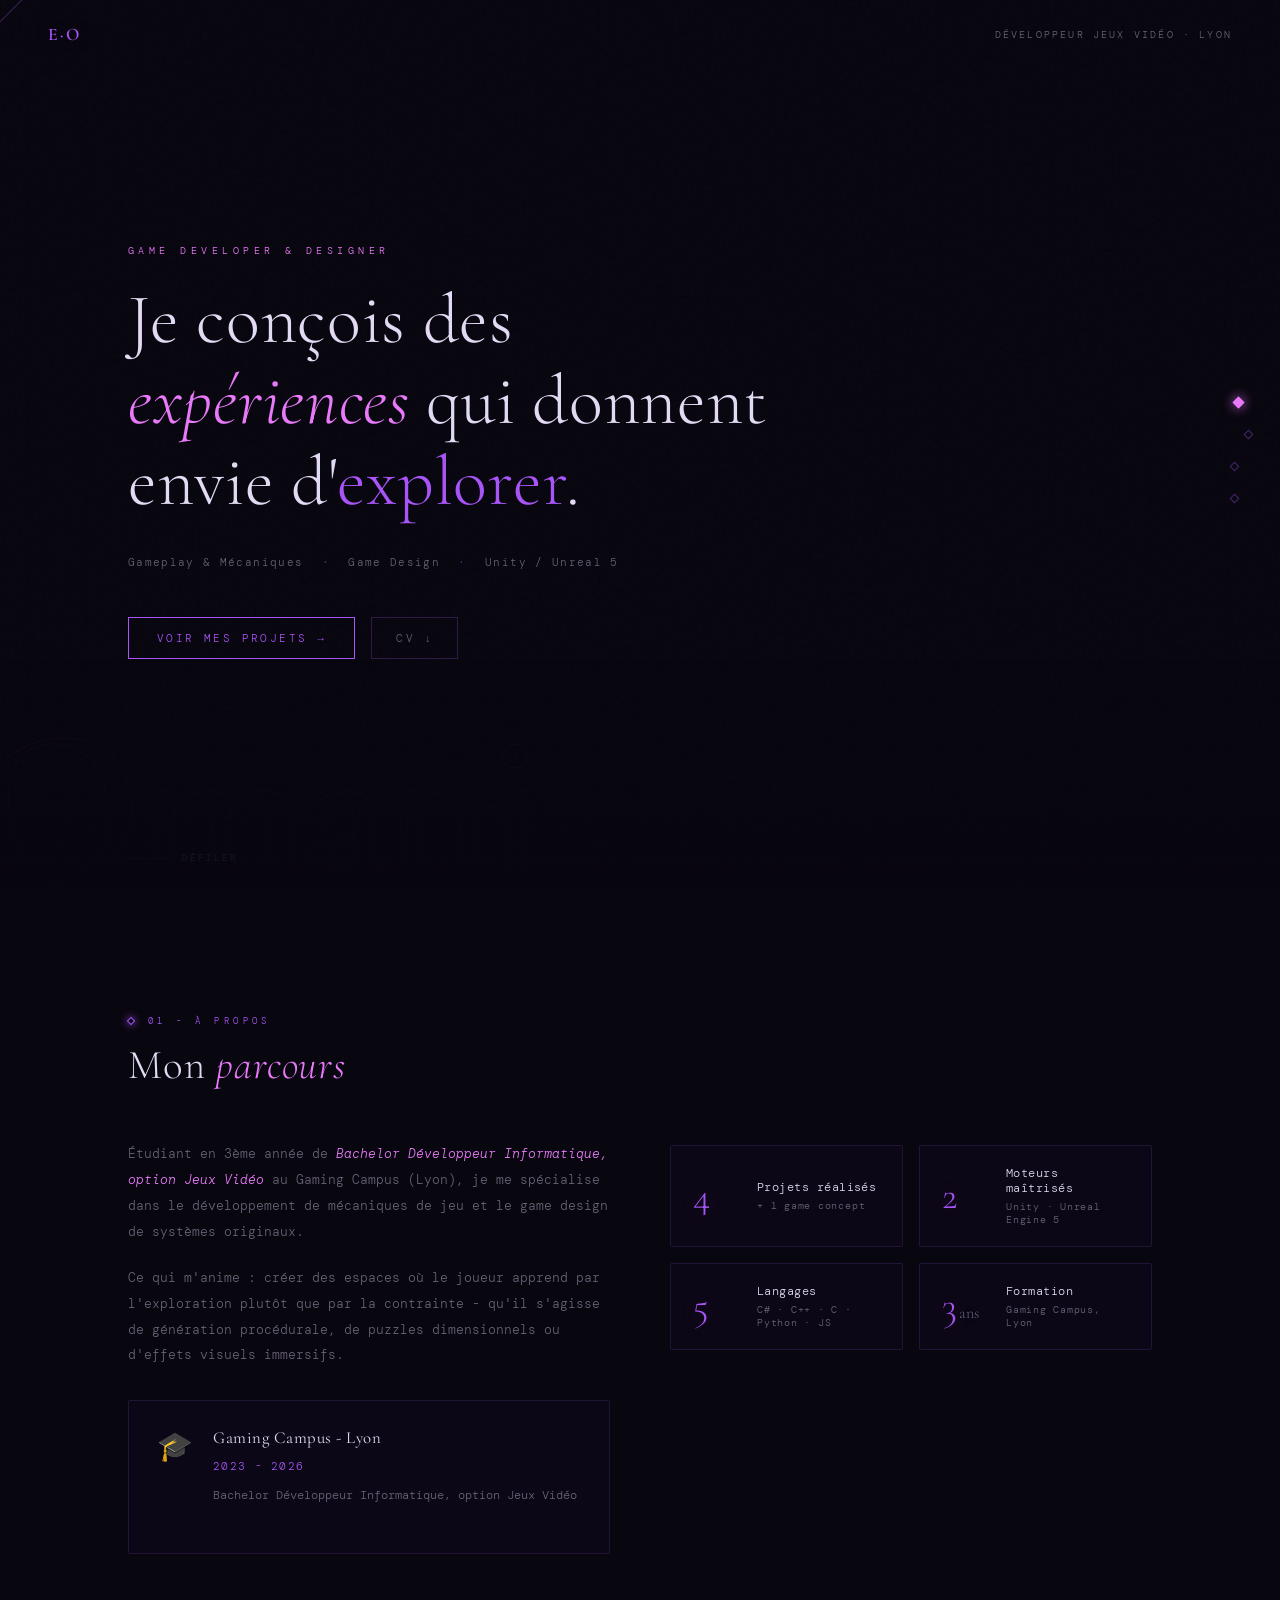
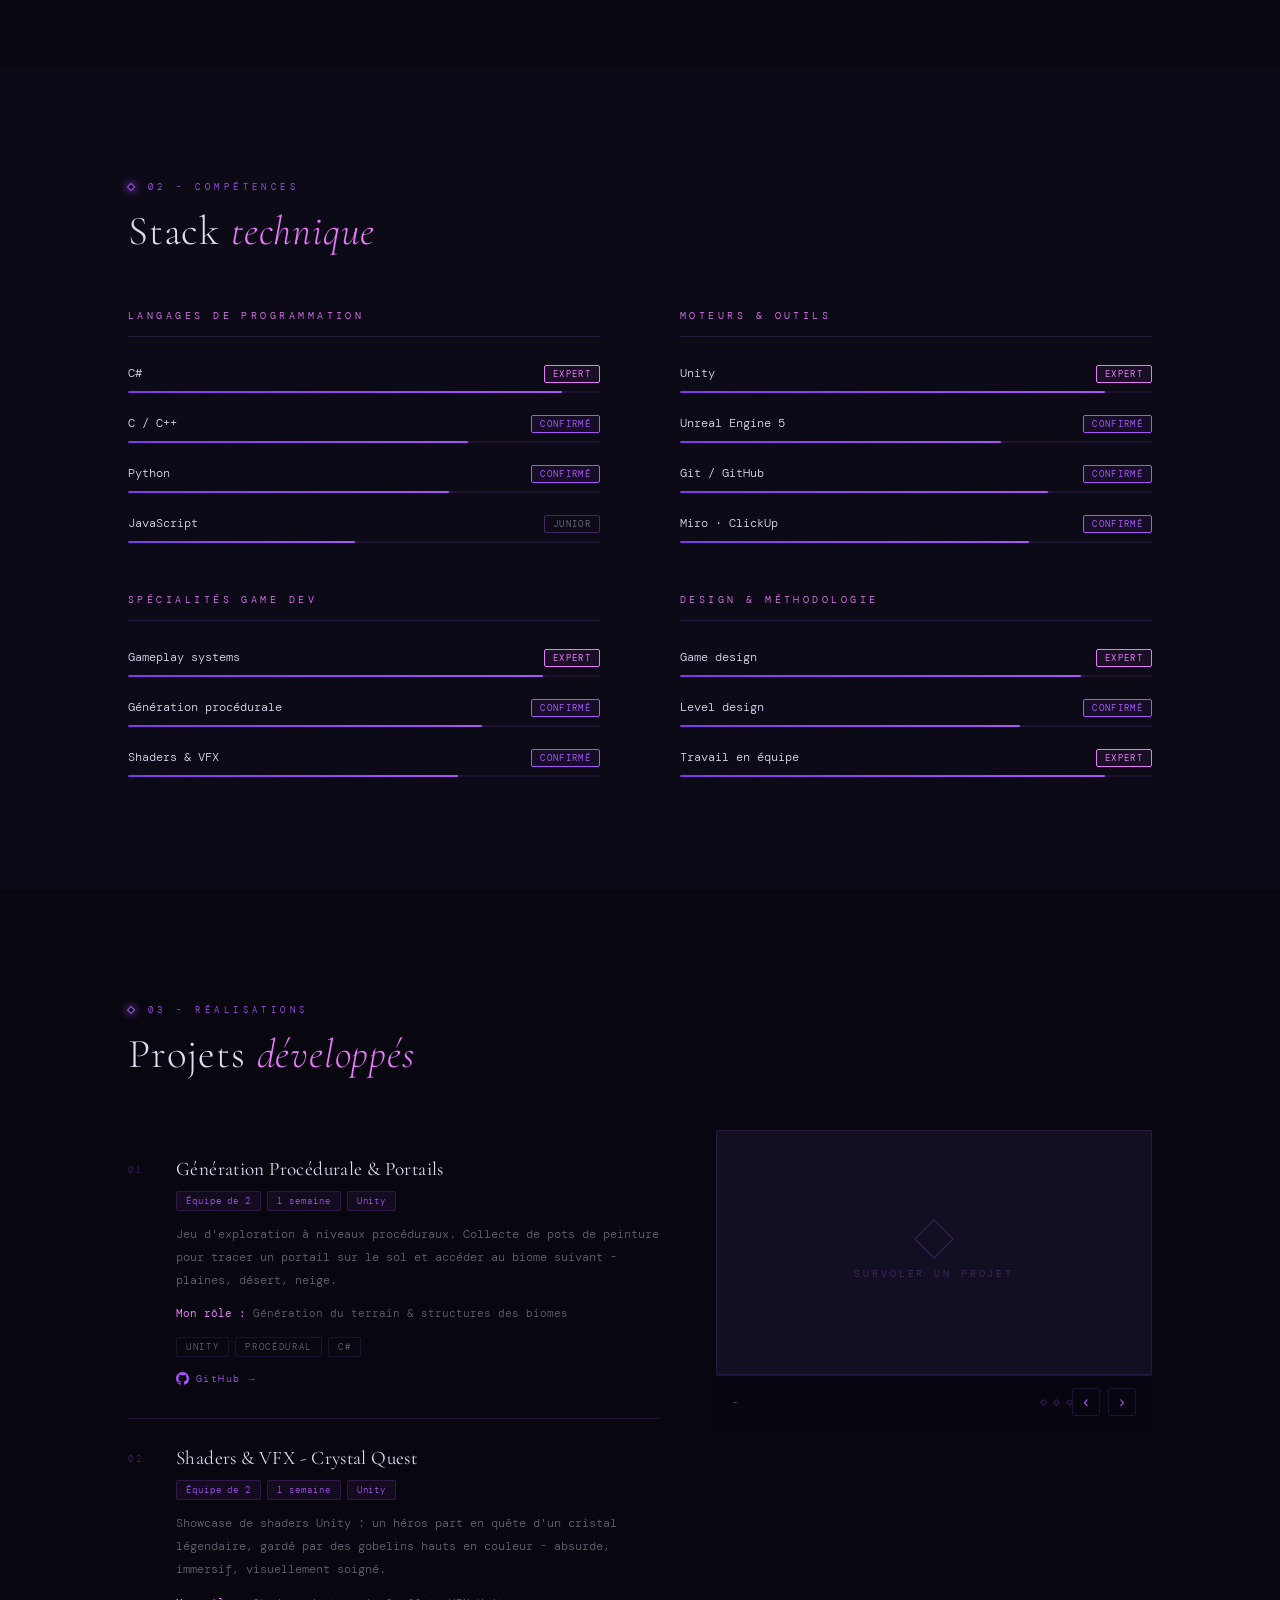
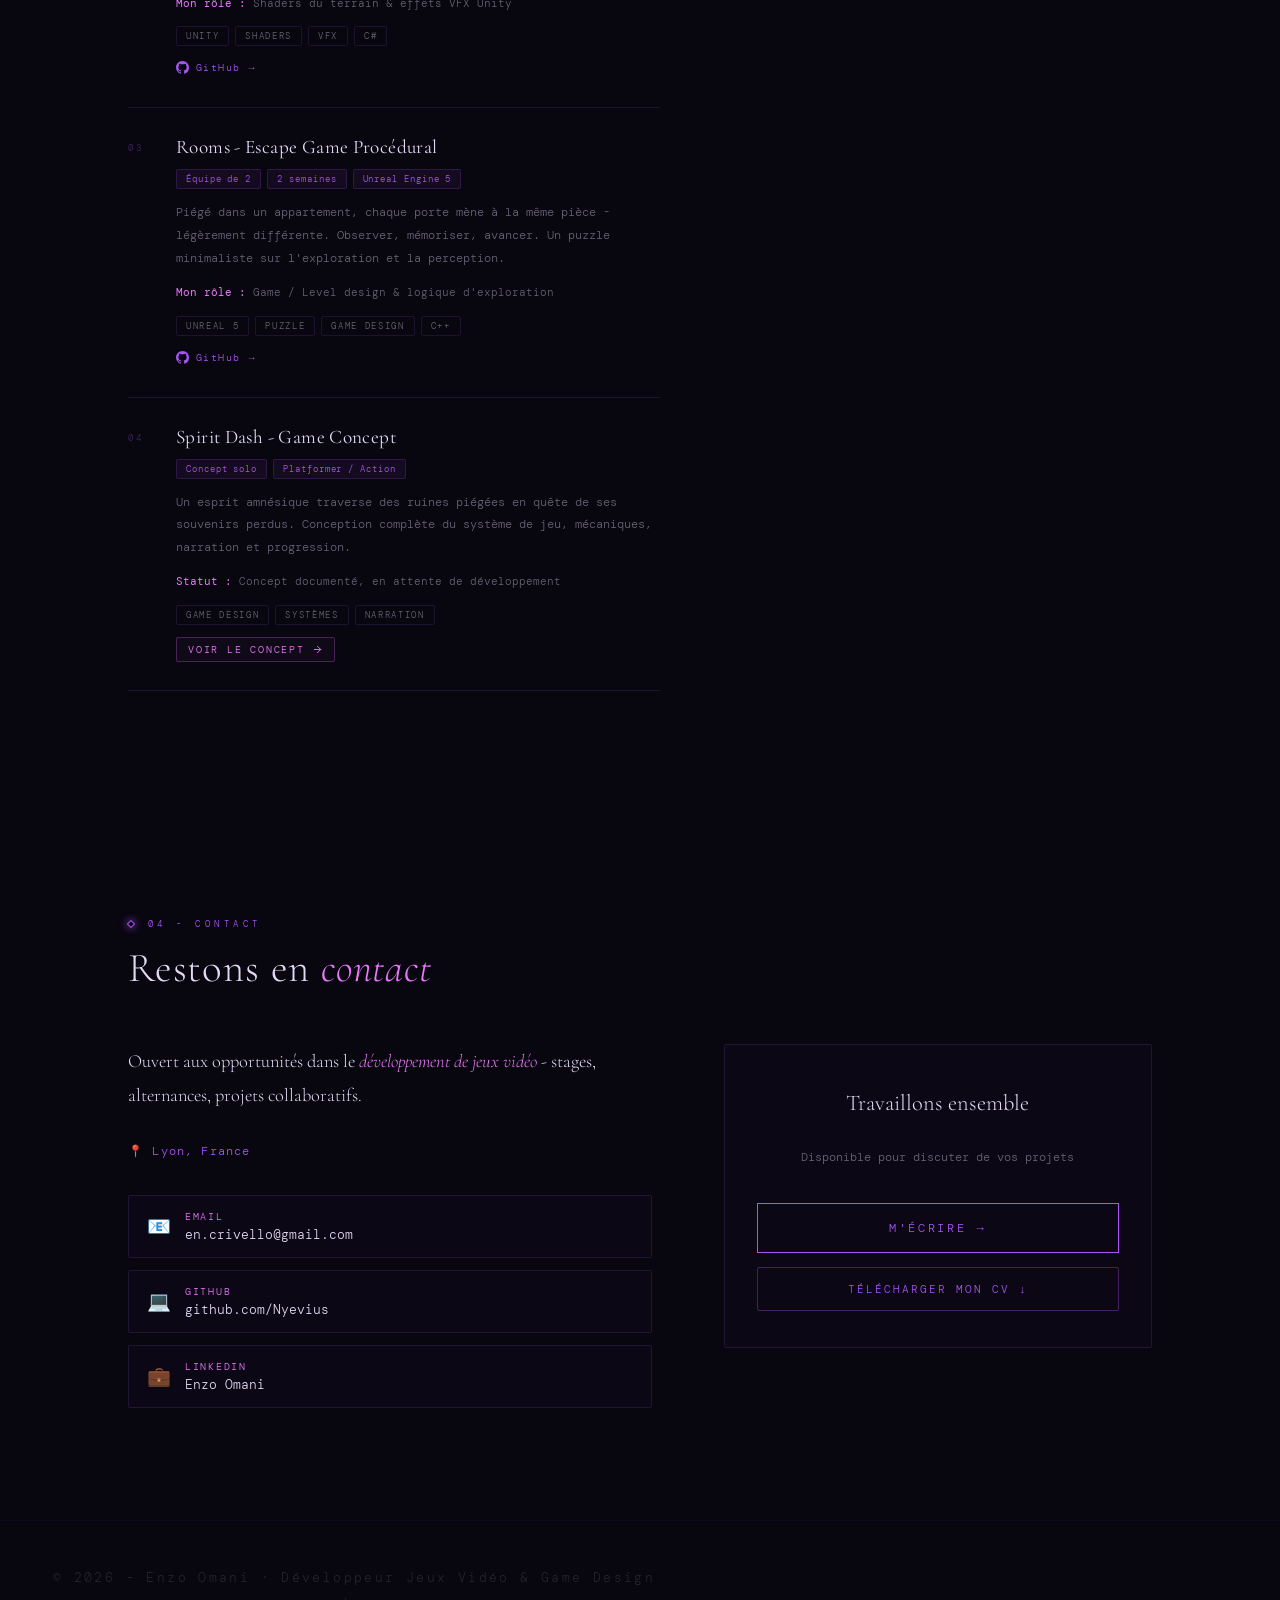
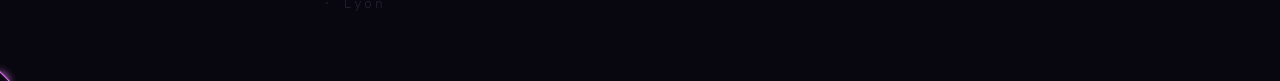
==== index.html @ eda39892 "[ADD] Portfolio V1.0 Index skeleton/style/script GCD skeleton/style Images import Resume import" ====
﻿<!DOCTYPE html>
<html lang="fr">
<head>
    <meta charset="UTF-8">
    <meta name="viewport" content="width=device-width, initial-scale=1.0">
    <title>Enzo Omani - Développeur Jeux Vidéo & Game Design</title>
    <link rel="preconnect" href="https://fonts.googleapis.com">
    <link rel="preconnect" href="https://fonts.gstatic.com" crossorigin>
    <link href="https://fonts.googleapis.com/css2?family=Cormorant+Garamond:ital,wght@0,300;0,400;0,600;1,300;1,400&family=DM+Mono:ital,wght@0,300;0,400;1,300&display=swap" rel="stylesheet">
    <link rel="stylesheet" href="style.css">
</head>
<body>
    <canvas id="hex-canvas"></canvas>

    <nav class="nav">
        <div class="nav-logo">E·O</div>
        <div class="nav-right">Développeur Jeux Vidéo · Lyon</div>
    </nav>

    <header class="hero">
        <div class="hero-watermark">Omani</div>
        <div class="hero-content">
            <p class="hero-eyebrow">Game Developer &amp; Designer</p>
            <h1>
                Je conçois des<br>
                <span class="highlight">expériences</span> qui donnent<br>
                envie d'<span class="highlight-teal">explorer</span>.
            </h1>
            <p class="hero-subtitle">
                Gameplay &amp; Mécaniques <span>·</span> Game Design <span>·</span> Unity / Unreal 5
            </p>
            <div class="hero-cta">
                <a href="#projects" class="btn-primary">Voir mes projets <span class="btn-arrow">→</span></a>
                <a href="CV_Enzo_OMANI.pdf" download class="btn-ghost">CV ↓</a>
            </div>
        </div>
        <div class="scroll-hint"><div class="scroll-line"></div>Défiler</div>
    </header>

    <!-- À propos -->
    <section id="about" class="section">
        <p class="section-label">01 - À propos</p>
        <h2>Mon <span class="accent">parcours</span></h2>
        <div class="about-grid">
            <div class="about-text">
                <p>Étudiant en 3ème année de <span class="highlight">Bachelor Développeur Informatique, option Jeux Vidéo</span> au Gaming Campus (Lyon), je me spécialise dans le développement de mécaniques de jeu et le game design de systèmes originaux.</p>
                <p>Ce qui m'anime : créer des espaces où le joueur apprend par l'exploration plutôt que par la contrainte - qu'il s'agisse de génération procédurale, de puzzles dimensionnels ou d'effets visuels immersifs.</p>
                <div class="formation-card">
                    <div class="formation-icon">🎓</div>
                    <div class="formation-content">
                        <h3>Gaming Campus - Lyon</h3>
                        <p class="formation-years">2023 - 2026</p>
                        <p class="formation-degree">Bachelor Développeur Informatique, option Jeux Vidéo</p>
                    </div>
                </div>
            </div>
            <div class="about-highlights">
                <div class="highlight-card">
                    <span class="highlight-num">4</span>
                    <div class="highlight-info">
                        <span class="highlight-label">Projets réalisés</span>
                        <span class="highlight-sub">+ 1 game concept</span>
                    </div>
                </div>
                <div class="highlight-card">
                    <span class="highlight-num">2</span>
                    <div class="highlight-info">
                        <span class="highlight-label">Moteurs maîtrisés</span>
                        <span class="highlight-sub">Unity · Unreal Engine 5</span>
                    </div>
                </div>
                <div class="highlight-card">
                    <span class="highlight-num">5</span>
                    <div class="highlight-info">
                        <span class="highlight-label">Langages</span>
                        <span class="highlight-sub">C# · C++ · C · Python · JS</span>
                    </div>
                </div>
                <div class="highlight-card">
                    <span class="highlight-num">3<span class="highlight-num-unit">ans</span></span>
                    <div class="highlight-info">
                        <span class="highlight-label">Formation</span>
                        <span class="highlight-sub">Gaming Campus, Lyon</span>
                    </div>
                </div>
            </div>
        </div>
    </section>

    <!-- Compétences -->
    <section id="skills" class="section dark-section">
        <p class="section-label">02 - Compétences</p>
        <h2>Stack <span class="accent">technique</span></h2>
        <div class="skills-columns">
            <div>
                <p class="skill-group-title">Langages de programmation</p>
                <div class="skill-bars">
                    <div class="skill-row"><div class="skill-row-header"><span class="skill-row-name">C#</span><span class="skill-row-tag expert">Expert</span></div><div class="skill-bar-track"><div class="skill-bar-fill" style="width:92%"></div></div></div>
                    <div class="skill-row"><div class="skill-row-header"><span class="skill-row-name">C / C++</span><span class="skill-row-tag confirmed">Confirmé</span></div><div class="skill-bar-track"><div class="skill-bar-fill" style="width:72%"></div></div></div>
                    <div class="skill-row"><div class="skill-row-header"><span class="skill-row-name">Python</span><span class="skill-row-tag confirmed">Confirmé</span></div><div class="skill-bar-track"><div class="skill-bar-fill" style="width:68%"></div></div></div>
                    <div class="skill-row"><div class="skill-row-header"><span class="skill-row-name">JavaScript</span><span class="skill-row-tag junior">Junior</span></div><div class="skill-bar-track"><div class="skill-bar-fill" style="width:48%"></div></div></div>
                </div>
            </div>
            <div>
                <p class="skill-group-title">Moteurs &amp; outils</p>
                <div class="skill-bars">
                    <div class="skill-row"><div class="skill-row-header"><span class="skill-row-name">Unity</span><span class="skill-row-tag expert">Expert</span></div><div class="skill-bar-track"><div class="skill-bar-fill" style="width:90%"></div></div></div>
                    <div class="skill-row"><div class="skill-row-header"><span class="skill-row-name">Unreal Engine 5</span><span class="skill-row-tag confirmed">Confirmé</span></div><div class="skill-bar-track"><div class="skill-bar-fill" style="width:68%"></div></div></div>
                    <div class="skill-row"><div class="skill-row-header"><span class="skill-row-name">Git / GitHub</span><span class="skill-row-tag confirmed">Confirmé</span></div><div class="skill-bar-track"><div class="skill-bar-fill" style="width:78%"></div></div></div>
                    <div class="skill-row"><div class="skill-row-header"><span class="skill-row-name">Miro · ClickUp</span><span class="skill-row-tag confirmed">Confirmé</span></div><div class="skill-bar-track"><div class="skill-bar-fill" style="width:74%"></div></div></div>
                </div>
            </div>
            <div>
                <p class="skill-group-title">Spécialités game dev</p>
                <div class="skill-bars">
                    <div class="skill-row"><div class="skill-row-header"><span class="skill-row-name">Gameplay systems</span><span class="skill-row-tag expert">Expert</span></div><div class="skill-bar-track"><div class="skill-bar-fill" style="width:88%"></div></div></div>
                    <div class="skill-row"><div class="skill-row-header"><span class="skill-row-name">Génération procédurale</span><span class="skill-row-tag confirmed">Confirmé</span></div><div class="skill-bar-track"><div class="skill-bar-fill" style="width:75%"></div></div></div>
                    <div class="skill-row"><div class="skill-row-header"><span class="skill-row-name">Shaders &amp; VFX</span><span class="skill-row-tag confirmed">Confirmé</span></div><div class="skill-bar-track"><div class="skill-bar-fill" style="width:70%"></div></div></div>
                </div>
            </div>
            <div>
                <p class="skill-group-title">Design &amp; méthodologie</p>
                <div class="skill-bars">
                    <div class="skill-row"><div class="skill-row-header"><span class="skill-row-name">Game design</span><span class="skill-row-tag expert">Expert</span></div><div class="skill-bar-track"><div class="skill-bar-fill" style="width:85%"></div></div></div>
                    <div class="skill-row"><div class="skill-row-header"><span class="skill-row-name">Level design</span><span class="skill-row-tag confirmed">Confirmé</span></div><div class="skill-bar-track"><div class="skill-bar-fill" style="width:72%"></div></div></div>
                    <div class="skill-row"><div class="skill-row-header"><span class="skill-row-name">Travail en équipe</span><span class="skill-row-tag expert">Expert</span></div><div class="skill-bar-track"><div class="skill-bar-fill" style="width:90%"></div></div></div>
                </div>
            </div>
        </div>
    </section>

    <!-- Projets -->
    <section id="projects" class="section">
        <p class="section-label">03 - Réalisations</p>
        <h2>Projets <span class="accent">développés</span></h2>
        <div class="projects-layout">

            <!-- Liste gauche -->
            <div class="projects-list-panel">

                <div class="project-row" data-project="0">
                    <span class="row-num">01</span>
                    <div class="row-body">
                        <h3 class="row-title">Génération Procédurale &amp; Portails</h3>
                        <div class="row-meta">
                            <span class="meta-badge">Équipe de 2</span>
                            <span class="meta-badge">1 semaine</span>
                            <span class="meta-badge">Unity</span>
                        </div>
                        <p class="row-desc">Jeu d'exploration à niveaux procéduraux. Collecte de pots de peinture pour tracer un portail sur le sol et accéder au biome suivant - plaines, désert, neige.</p>
                        <p class="row-role"><strong>Mon rôle :</strong> Génération du terrain &amp; structures des biomes</p>
                        <div class="row-tags"><span class="tag">Unity</span><span class="tag">Procédural</span><span class="tag">C#</span></div>
                        <a href="https://github.com/Nyevius/Portal-Procedural" target="_blank" rel="noopener" class="row-link">
                            <svg width="13" height="13" viewBox="0 0 24 24" fill="currentColor"><path d="M12 0C5.37 0 0 5.37 0 12c0 5.31 3.435 9.795 8.205 11.385.6.105.825-.255.825-.57 0-.285-.015-1.23-.015-2.235-3.015.555-3.795-.735-4.035-1.41-.135-.345-.72-1.41-1.23-1.695-.42-.225-1.02-.78-.015-.795.945-.015 1.62.87 1.845 1.23 1.08 1.815 2.805 1.305 3.495.99.105-.78.42-1.305.765-1.605-2.67-.3-5.46-1.335-5.46-5.925 0-1.305.465-2.385 1.23-3.225-.12-.3-.54-1.53.12-3.18 0 0 1.005-.315 3.3 1.23.96-.27 1.98-.405 3-.405s2.04.135 3 .405c2.295-1.56 3.3-1.23 3.3-1.23.66 1.65.24 2.88.12 3.18.765.84 1.23 1.905 1.23 3.225 0 4.605-2.805 5.625-5.475 5.925.435.375.81 1.095.81 2.22 0 1.605-.015 2.895-.015 3.3 0 .315.225.69.825.57A12.02 12.02 0 0 0 24 12c0-6.63-5.37-12-12-12z"/></svg>
                            GitHub →
                        </a>
                    </div>
                </div>

                <div class="project-row" data-project="1">
                    <span class="row-num">02</span>
                    <div class="row-body">
                        <h3 class="row-title">Shaders &amp; VFX - Crystal Quest</h3>
                        <div class="row-meta">
                            <span class="meta-badge">Équipe de 2</span>
                            <span class="meta-badge">1 semaine</span>
                            <span class="meta-badge">Unity</span>
                        </div>
                        <p class="row-desc">Showcase de shaders Unity : un héros part en quête d'un cristal légendaire, gardé par des gobelins hauts en couleur - absurde, immersif, visuellement soigné.</p>
                        <p class="row-role"><strong>Mon rôle :</strong> Shaders du terrain &amp; effets VFX Unity</p>
                        <div class="row-tags"><span class="tag">Unity</span><span class="tag">Shaders</span><span class="tag">VFX</span><span class="tag">C#</span></div>
                        <a href="https://github.com/Nyevius/Shaders-VFX" target="_blank" rel="noopener" class="row-link">
                            <svg width="13" height="13" viewBox="0 0 24 24" fill="currentColor"><path d="M12 0C5.37 0 0 5.37 0 12c0 5.31 3.435 9.795 8.205 11.385.6.105.825-.255.825-.57 0-.285-.015-1.23-.015-2.235-3.015.555-3.795-.735-4.035-1.41-.135-.345-.72-1.41-1.23-1.695-.42-.225-1.02-.78-.015-.795.945-.015 1.62.87 1.845 1.23 1.08 1.815 2.805 1.305 3.495.99.105-.78.42-1.305.765-1.605-2.67-.3-5.46-1.335-5.46-5.925 0-1.305.465-2.385 1.23-3.225-.12-.3-.54-1.53.12-3.18 0 0 1.005-.315 3.3 1.23.96-.27 1.98-.405 3-.405s2.04.135 3 .405c2.295-1.56 3.3-1.23 3.3-1.23.66 1.65.24 2.88.12 3.18.765.84 1.23 1.905 1.23 3.225 0 4.605-2.805 5.625-5.475 5.925.435.375.81 1.095.81 2.22 0 1.605-.015 2.895-.015 3.3 0 .315.225.69.825.57A12.02 12.02 0 0 0 24 12c0-6.63-5.37-12-12-12z"/></svg>
                            GitHub →
                        </a>
                    </div>
                </div>

                <div class="project-row" data-project="2">
                    <span class="row-num">03</span>
                    <div class="row-body">
                        <h3 class="row-title">Rooms - Escape Game Procédural</h3>
                        <div class="row-meta">
                            <span class="meta-badge">Équipe de 2</span>
                            <span class="meta-badge">2 semaines</span>
                            <span class="meta-badge">Unreal Engine 5</span>
                        </div>
                        <p class="row-desc">Piégé dans un appartement, chaque porte mène à la même pièce - légèrement différente. Observer, mémoriser, avancer. Un puzzle minimaliste sur l'exploration et la perception.</p>
                        <p class="row-role"><strong>Mon rôle :</strong> Game / Level design &amp; logique d'exploration</p>
                        <div class="row-tags"><span class="tag">Unreal 5</span><span class="tag">Puzzle</span><span class="tag">Game Design</span><span class="tag">C++</span></div>
                        <a href="https://github.com/Nyevius/Rooms-Puzzle-Game-" target="_blank" rel="noopener" class="row-link">
                            <svg width="13" height="13" viewBox="0 0 24 24" fill="currentColor"><path d="M12 0C5.37 0 0 5.37 0 12c0 5.31 3.435 9.795 8.205 11.385.6.105.825-.255.825-.57 0-.285-.015-1.23-.015-2.235-3.015.555-3.795-.735-4.035-1.41-.135-.345-.72-1.41-1.23-1.695-.42-.225-1.02-.78-.015-.795.945-.015 1.62.87 1.845 1.23 1.08 1.815 2.805 1.305 3.495.99.105-.78.42-1.305.765-1.605-2.67-.3-5.46-1.335-5.46-5.925 0-1.305.465-2.385 1.23-3.225-.12-.3-.54-1.53.12-3.18 0 0 1.005-.315 3.3 1.23.96-.27 1.98-.405 3-.405s2.04.135 3 .405c2.295-1.56 3.3-1.23 3.3-1.23.66 1.65.24 2.88.12 3.18.765.84 1.23 1.905 1.23 3.225 0 4.605-2.805 5.625-5.475 5.925.435.375.81 1.095.81 2.22 0 1.605-.015 2.895-.015 3.3 0 .315.225.69.825.57A12.02 12.02 0 0 0 24 12c0-6.63-5.37-12-12-12z"/></svg>
                            GitHub →
                        </a>
                    </div>
                </div>

                <div class="project-row" data-project="3">
                    <span class="row-num">04</span>
                    <div class="row-body">
                        <h3 class="row-title">Spirit Dash - Game Concept</h3>
                        <div class="row-meta">
                            <span class="meta-badge">Concept solo</span>
                            <span class="meta-badge">Platformer / Action</span>
                        </div>
                        <p class="row-desc">Un esprit amnésique traverse des ruines piégées en quête de ses souvenirs perdus. Conception complète du système de jeu, mécaniques, narration et progression.</p>
                        <p class="row-role"><strong>Statut :</strong> Concept documenté, en attente de développement</p>
                        <div class="row-tags"><span class="tag">Game Design</span><span class="tag">Systèmes</span><span class="tag">Narration</span></div>
                        <a href="spirit-dash.html" class="row-concept-btn">
                            Voir le concept
                            <svg xmlns="http://www.w3.org/2000/svg" width="11" height="11" viewBox="0 0 24 24" fill="none" stroke="currentColor" stroke-width="2" stroke-linecap="round" stroke-linejoin="round"><line x1="5" y1="12" x2="19" y2="12"/><polyline points="12 5 19 12 12 19"/></svg>
                        </a>
                    </div>
                </div>

            </div>

            <!-- Preview panel droite -->
            <div class="projects-preview-panel">
                <div class="preview-frame" id="preview-frame">
                    <!-- Placeholder -->
                    <div class="preview-placeholder" id="preview-placeholder">
                        <div class="placeholder-diamond"></div>
                        <span class="placeholder-text">Survoler un projet</span>
                    </div>

                    <!-- Slides projet 0 -->
                    <div class="preview-slide" data-project="0" data-img="0">
                        <img src="images/GenProcStart.png" alt="A procedurally generated grassy plain with gentle hills under a clear sky. The environment is calm and open, suggesting exploration. No visible characters or text." />
                    </div>
                    <div class="preview-slide" data-project="0" data-img="1">
                        <img src="images/GenProcDesert.png" alt="A procedurally generated desert landscape with sand dunes and sparse vegetation. The scene feels vast and quiet, evoking a sense of solitude. No visible characters or text." />
                    </div>
                    <div class="preview-slide" data-project="0" data-img="2">
                        <img src="images/GenProcPortal.png" alt="A magical portal drawn on the ground in a stylized environment, surrounded by terrain elements. The portal glows, suggesting mystery and transition. No visible characters or text." />
                    </div>

                    <!-- Slides projet 1 -->
                    <div class="preview-slide" data-project="1" data-img="0">
                        <img src="images/ShaderVFX (1).png" alt="A hero character stands in front of a glowing crystal in a fantasy setting. The environment is colorful and vibrant, with magical visual effects. The mood is adventurous and immersive. No visible text." />
                    </div>
                    <div class="preview-slide" data-project="1" data-img="1">
                        <img src="images/ShaderVFX (2).png" alt="A display of visual effects and shaders in a game environment, featuring bright magical particles and dynamic lighting. The scene is energetic and visually striking. No visible text." />
                    </div>

                    <!-- Slides projet 2 -->
                    <div class="preview-slide" data-project="2" data-img="0">
                        <img src="images/RoomScreen (1).png" alt="A minimalistic escape room with simple furniture and a closed door. The environment is clean and slightly mysterious, evoking curiosity. No visible text." />
                    </div>
                    <div class="preview-slide" data-project="2" data-img="1">
                        <img src="images/RoomScreen (2).png" alt="A similar escape room with subtle differences in layout and objects, reinforcing the puzzle theme. The mood is quiet and contemplative. No visible text." />
                    </div>
                    <div class="preview-slide" data-project="2" data-img="2">
                        <img src="images/RoomScreen (3).png" alt="Another variation of the escape room, with changes in lighting and object placement. The environment remains minimal and enigmatic. No visible text." />
                    </div>

                    <!-- Concept Spirit Dash -->
                    <div class="preview-slide" data-project="3" data-img="0">
                        <img src="images/SpiritDash.png" alt="Spirit Dash game concept screen with elegant gold and white typography on a dark background. The main title reads Spirit Dash. Below, the subtitle says L esprit et la lame ne font qu un. Additional text: Un esprit sans mémoire. Une épée spirituelle. Des ruines antiques où chaque lancer est un choix frapper, fuir, ou foncer à travers le vide. The mood is mysterious and epic, evoking a sense of adventure and spiritual journey." />
                    </div>
                    <!-- <div class="preview-concept" data-project="3">
                        <div class="concept-glyph">✦</div>
                        <span class="concept-label">Spirit Dash - Game Concept</span>
                    </div> -->
                </div>

                <!-- Nav barre sous la preview -->
                <div class="preview-nav">
                    <span class="preview-nav-title" id="preview-nav-title">-</span>
                    <div class="preview-dots" id="preview-dots"></div>
                    <div class="preview-arrows">
                        <button class="preview-btn" id="preview-prev">‹</button>
                        <button class="preview-btn" id="preview-next">›</button>
                    </div>
                </div>
            </div>

        </div>
    </section>

    <!-- Contact -->
    <section id="contact" class="section">
        <p class="section-label">04 - Contact</p>
        <h2>Restons en <span class="accent">contact</span></h2>
        <div class="contact-layout">
            <div>
                <p class="contact-intro">Ouvert aux opportunités dans le <span class="highlight">développement de jeux vidéo</span> - stages, alternances, projets collaboratifs.</p>
                <p class="contact-location">📍 Lyon, France</p>
                <div class="contact-links">
                    <a href="mailto:en.crivello@gmail.com" class="contact-link">
                        <span class="contact-icon">📧</span>
                        <div class="contact-info-block"><span class="contact-label">Email</span><span class="contact-value">en.crivello@gmail.com</span></div>
                    </a>
                    <a href="https://github.com/Nyevius" target="_blank" rel="noopener noreferrer" class="contact-link">
                        <span class="contact-icon">💻</span>
                        <div class="contact-info-block"><span class="contact-label">GitHub</span><span class="contact-value">github.com/Nyevius</span></div>
                    </a>
                    <a href="https://www.linkedin.com/in/enzo-omani/" target="_blank" rel="noopener noreferrer" class="contact-link">
                        <span class="contact-icon">💼</span>
                        <div class="contact-info-block"><span class="contact-label">LinkedIn</span><span class="contact-value">Enzo Omani</span></div>
                    </a>
                </div>
            </div>
            <div class="contact-actions">
                <p class="contact-actions-title">Travaillons ensemble</p>
                <p class="contact-actions-sub">Disponible pour discuter de vos projets</p>
                <a href="mailto:en.crivello@gmail.com" class="btn-primary btn-large">M'écrire <span class="btn-arrow">→</span></a>
                <a href="CV_Enzo_OMANI.pdf" download class="btn-secondary">Télécharger mon CV ↓</a>
            </div>
        </div>
    </section>

    <footer><p>© 2026 - Enzo Omani · Développeur Jeux Vidéo &amp; Game Design · Lyon</p></footer>

    <script src="script.js"></script>
    <script>
    /* ── Preview panel interactif ───────────────────────── */
    const projectData = [
        { title: 'Génération Procédurale', imgCount: 3 },
        { title: 'Shaders & VFX', imgCount: 2 },
        { title: 'Rooms - Escape Game', imgCount: 3 },
        { title: 'Spirit Dash - Concept', imgCount: 1 }
    ];

    let activeProject = -1;
    let activeImg = 0;

    const frame       = document.getElementById('preview-frame');
    const placeholder = document.getElementById('preview-placeholder');
    const navTitle    = document.getElementById('preview-nav-title');
    const dotsWrap    = document.getElementById('preview-dots');
    const btnPrev     = document.getElementById('preview-prev');
    const btnNext     = document.getElementById('preview-next');

    function showProject(idx) {
        if (idx === activeProject) return;
        activeProject = idx;
        activeImg = 0;

        // masque placeholder
        placeholder.classList.add('hidden');
        frame.classList.add('lit');

        // masque tous les slides et concepts
        document.querySelectorAll('.preview-slide, .preview-concept').forEach(el => el.classList.remove('active'));

        const data = projectData[idx];

        if (data.imgCount === 0) {
            // concept
            document.querySelector(`.preview-concept[data-project="${idx}"]`).classList.add('active');
            navTitle.textContent = data.title;
            dotsWrap.innerHTML = '';
            btnPrev.style.opacity = '0.2';
            btnNext.style.opacity = '0.2';
        } else {
            showImg(idx, 0);
            navTitle.textContent = data.title;
            buildDots(idx, data.imgCount);
            btnPrev.style.opacity = '1';
            btnNext.style.opacity = '1';
        }

        document.querySelectorAll('.project-row').forEach((r, i) => r.classList.toggle('active', i === idx));
    }

    function showImg(proj, imgIdx) {
        document.querySelectorAll(`.preview-slide[data-project="${proj}"]`).forEach(el => el.classList.remove('active'));
        const target = document.querySelector(`.preview-slide[data-project="${proj}"][data-img="${imgIdx}"]`);
        if (target) target.classList.add('active');
        activeImg = imgIdx;
        document.querySelectorAll('.preview-dot').forEach((d, i) => d.classList.toggle('active', i === imgIdx));
    }

    function buildDots(proj, count) {
        dotsWrap.innerHTML = '';
        for (let i = 0; i < count; i++) {
            const d = document.createElement('span');
            d.className = 'preview-dot' + (i === 0 ? ' active' : '');
            d.addEventListener('click', () => showImg(proj, i));
            dotsWrap.appendChild(d);
        }
    }

    btnPrev.addEventListener('click', () => {
        if (activeProject < 0 || projectData[activeProject].imgCount === 0) return;
        const c = projectData[activeProject].imgCount;
        showImg(activeProject, (activeImg - 1 + c) % c);
    });

    btnNext.addEventListener('click', () => {
        if (activeProject < 0 || projectData[activeProject].imgCount === 0) return;
        const c = projectData[activeProject].imgCount;
        showImg(activeProject, (activeImg + 1) % c);
    });

    document.querySelectorAll('.project-row').forEach((row, i) => {
        row.addEventListener('mouseenter', () => showProject(i));
    });
    </script>
</body>
</html>
---- style.css ----
﻿@import url('https://fonts.googleapis.com/css2?family=Cormorant+Garamond:ital,wght@0,300;0,400;0,600;1,300;1,400&family=DM+Mono:ital,wght@0,300;0,400;1,300&display=swap');

:root {
    --bg:      #08060f;
    --bg2:     #0d0a18;
    --surface: #130f22;
    --border:  rgba(160, 100, 255, 0.14);
    --accent:  #a855f7;
    --accent2: #e879f9;
    --accent3: #7c3aed;
    --text:    #e2d9f3;
    --muted:   rgba(220, 210, 240, 0.45);
    --glow:    rgba(168, 85, 247, 0.22);
}

*, *::before, *::after { box-sizing: border-box; margin: 0; padding: 0; }
html { scroll-behavior: smooth; }
body { font-family: 'DM Mono', monospace; background: var(--bg); color: var(--text); cursor: none; overflow-x: hidden; }

body::after {
    content: ''; position: fixed; inset: 0;
    background-image: url("data:image/svg+xml,%3Csvg viewBox='0 0 256 256' xmlns='http://www.w3.org/2000/svg'%3E%3Cfilter id='n'%3E%3CfeTurbulence type='fractalNoise' baseFrequency='0.9' numOctaves='4' stitchTiles='stitch'/%3E%3C/filter%3E%3Crect width='100%25' height='100%25' filter='url(%23n)' opacity='0.035'/%3E%3C/svg%3E");
    pointer-events: none; z-index: 1; opacity: 0.45;
}

#hex-canvas { position: fixed; top: 0; left: 0; z-index: 0; pointer-events: none; }

/* ─── Losange cursor ─────────────────────────────────────── */
.cursor-diamond {
    position: fixed; width: 14px; height: 14px; border: 1.5px solid var(--accent2);
    transform: translate(-50%, -50%) rotate(45deg); pointer-events: none; z-index: 9999;
    box-shadow: 0 0 8px var(--accent2), inset 0 0 4px rgba(232,121,249,0.15);
    animation: diamondSpin 4s linear infinite;
}
.cursor-outer {
    position: fixed; width: 32px; height: 32px; border: 1px solid rgba(168,85,247,0.3);
    transform: translate(-50%, -50%) rotate(45deg); pointer-events: none; z-index: 9998;
    transition: left 0.12s ease, top 0.12s ease, width 0.25s, height 0.25s;
    animation: diamondSpin 8s linear infinite reverse;
}
body:has(a:hover) .cursor-diamond, body:has(.project-row:hover) .cursor-diamond {
    width: 18px; height: 18px; border-color: var(--accent);
    box-shadow: 0 0 16px var(--accent), inset 0 0 8px rgba(168,85,247,0.3);
}
body:has(a:hover) .cursor-outer { width: 48px; height: 48px; border-color: rgba(168,85,247,0.5); }
@keyframes diamondSpin { from { transform: translate(-50%,-50%) rotate(45deg); } to { transform: translate(-50%,-50%) rotate(405deg); } }

/* ─── Nav dots ───────────────────────────────────────────── */
.nav-dots {
    position: fixed; right: 28px; top: 50%; transform: translateY(-50%);
    z-index: 200; display: flex; flex-direction: column; gap: 20px; align-items: center;
}
.nav-dot { position: relative; display: flex; align-items: center; justify-content: flex-end; gap: 10px; cursor: pointer; text-decoration: none; }
.nav-dot-pip { width: 7px; height: 7px; border: 1px solid rgba(168,85,247,0.4); transform: rotate(45deg); transition: all 0.3s; background: transparent; }
.nav-dot.active .nav-dot-pip, .nav-dot:hover .nav-dot-pip { background: var(--accent2); border-color: var(--accent2); box-shadow: 0 0 10px var(--accent2); transform: rotate(45deg) scale(1.2); }
.nav-dot-label { font-size: 0.58rem; letter-spacing: 0.2em; text-transform: uppercase; color: var(--muted); opacity: 0; transform: translateX(8px); transition: opacity 0.25s, transform 0.25s; pointer-events: none; white-space: nowrap; font-weight: 300; }
.nav-dot:hover .nav-dot-label { opacity: 1; transform: translateX(0); }

/* ─── Nav bar ────────────────────────────────────────────── */
.nav { position: fixed; width: 100%; padding: 24px 48px; display: flex; justify-content: space-between; align-items: center; z-index: 100; background: transparent; transition: background 0.3s, backdrop-filter 0.3s; }
.nav.scrolled { background: rgba(8,6,15,0.90); backdrop-filter: blur(14px); border-bottom: 1px solid rgba(168,85,247,0.1); }
.nav-logo { font-family: 'Cormorant Garamond', serif; font-weight: 600; font-size: 1.1rem; letter-spacing: 0.14em; color: var(--accent); text-shadow: 0 0 24px var(--glow); }
.nav-right { font-size: 0.62rem; letter-spacing: 0.22em; text-transform: uppercase; color: var(--muted); font-weight: 300; }

/* ─── Hero ───────────────────────────────────────────────── */
.hero { position: relative; min-height: 100vh; display: flex; align-items: center; padding: 0 10%; z-index: 2; overflow: hidden; }
.hero-watermark { position: absolute; bottom: -2%; left: -2%; font-family: 'Cormorant Garamond', serif; font-size: clamp(100px, 18vw, 220px); font-weight: 600; color: transparent; -webkit-text-stroke: 1px rgba(168,85,247,0.07); letter-spacing: -0.04em; line-height: 1; pointer-events: none; z-index: 0; user-select: none; white-space: nowrap; }
.hero-content { position: relative; z-index: 1; }
.hero::after { content: ''; position: absolute; bottom: 0; left: 0; right: 0; height: 240px; background: linear-gradient(to bottom, transparent, var(--bg)); pointer-events: none; z-index: 2; }
.hero-eyebrow { font-size: 0.62rem; letter-spacing: 0.45em; text-transform: uppercase; color: var(--accent2); margin-bottom: 20px; opacity: 0; animation: fadeUp 0.7s ease 0.3s forwards; font-weight: 300; }
.hero h1 { font-family: 'Cormorant Garamond', serif; font-size: clamp(2.4rem, 5.5vw, 5rem); font-weight: 300; line-height: 1.15; letter-spacing: 0.01em; opacity: 0; animation: fadeUp 0.8s ease 0.5s forwards; }
.highlight { color: var(--accent2); font-style: italic; }
.highlight-teal { color: var(--accent); }
.hero-subtitle { margin-top: 28px; font-size: 0.7rem; color: var(--muted); letter-spacing: 0.12em; line-height: 2; font-weight: 300; opacity: 0; animation: fadeUp 0.8s ease 0.7s forwards; }
.hero-subtitle span { display: inline-block; margin: 0 10px; color: var(--accent); opacity: 0.5; }
.hero-cta { display: flex; gap: 16px; align-items: center; margin-top: 44px; opacity: 0; animation: fadeUp 0.8s ease 0.9s forwards; flex-wrap: wrap; }
.scroll-hint { position: absolute; bottom: 36px; left: 10%; display: flex; align-items: center; gap: 14px; font-size: 0.58rem; letter-spacing: 0.32em; text-transform: uppercase; color: var(--muted); opacity: 0; animation: fadeUp 0.8s ease 1.2s forwards; font-weight: 300; }
.scroll-line { width: 40px; height: 1px; background: rgba(168,85,247,0.2); position: relative; overflow: hidden; }
.scroll-line::after { content: ''; position: absolute; left: -100%; width: 100%; height: 100%; background: var(--accent2); animation: scanLine 2.2s ease-in-out infinite; box-shadow: 0 0 5px var(--accent2); }
@keyframes scanLine { 0% { left: -100%; } 100% { left: 100%; } }

/* ─── Buttons ────────────────────────────────────────────── */
.btn-primary { display: inline-flex; align-items: center; gap: 10px; padding: 13px 28px; border: 1px solid var(--accent); color: var(--accent); text-decoration: none; font-family: 'DM Mono', monospace; font-size: 0.68rem; font-weight: 300; letter-spacing: 0.22em; text-transform: uppercase; position: relative; overflow: hidden; transition: color 0.3s; }
.btn-primary::before { content: ''; position: absolute; inset: 0; background: var(--accent); transform: translateX(-101%); transition: transform 0.3s ease; z-index: -1; }
.btn-primary:hover { color: var(--bg); }
.btn-primary:hover::before { transform: translateX(0); }
.btn-arrow { transition: transform 0.3s; }
.btn-primary:hover .btn-arrow { transform: translateX(5px); }
.btn-ghost { display: inline-flex; align-items: center; gap: 8px; padding: 13px 24px; border: 1px solid rgba(168,85,247,0.25); color: var(--muted); text-decoration: none; font-family: 'DM Mono', monospace; font-size: 0.68rem; font-weight: 300; letter-spacing: 0.22em; text-transform: uppercase; transition: border-color 0.3s, color 0.3s; }
.btn-ghost:hover { border-color: var(--accent2); color: var(--accent2); }
.btn-large { padding: 16px 36px; font-size: 0.76rem; justify-content: center; }
.btn-secondary { display: inline-flex; align-items: center; justify-content: center; gap: 10px; padding: 14px 28px; border: 1px solid rgba(168,85,247,0.35); color: var(--accent); background: transparent; border-radius: 2px; font-family: 'DM Mono', monospace; font-size: 0.7rem; font-weight: 300; letter-spacing: 0.18em; text-decoration: none; transition: background 0.25s, color 0.25s, border-color 0.25s; text-transform: uppercase; }
.btn-secondary:hover { background: var(--accent); color: var(--bg); border-color: var(--accent); }

/* ─── Sections ───────────────────────────────────────────── */
.section { position: relative; padding: 112px 10%; z-index: 2; opacity: 0; transform: translateY(40px); transition: opacity 0.85s ease, transform 0.85s ease; scroll-margin-top: 80px; }
.section.visible { opacity: 1; transform: translateY(0); }
.dark-section { background: var(--bg2); }
.section-label { font-size: 0.58rem; letter-spacing: 0.48em; text-transform: uppercase; color: var(--accent); margin-bottom: 12px; display: flex; align-items: center; gap: 14px; font-weight: 300; }
.section-label::before { content: ''; display: inline-block; width: 6px; height: 6px; border: 1px solid var(--accent); transform: rotate(45deg); box-shadow: 0 0 8px var(--accent); }
h2 { font-family: 'Cormorant Garamond', serif; font-size: clamp(1.9rem, 3.2vw, 3rem); font-weight: 300; color: var(--text); margin-bottom: 52px; letter-spacing: 0.02em; line-height: 1.15; }
h2 .accent { color: var(--accent2); font-style: italic; }
p { font-size: 0.83rem; line-height: 1.95; color: var(--muted); max-width: 620px; margin-bottom: 20px; font-weight: 300; }

/* ─── About ──────────────────────────────────────────────── */
.about-grid { display: grid; grid-template-columns: 1fr 1fr; gap: 60px; align-items: start; }
.about-text p { max-width: none; }
.formation-card { display: flex; align-items: flex-start; gap: 20px; padding: 26px 28px; background: rgba(168,85,247,0.03); border: 1px solid var(--border); border-radius: 2px; transition: border-color 0.3s, background 0.3s; margin-top: 32px; }
.formation-card:hover { border-color: rgba(168,85,247,0.28); background: rgba(168,85,247,0.05); }
.formation-icon { font-size: 1.8rem; }
.formation-content h3 { font-family: 'Cormorant Garamond', serif; font-size: 1.05rem; font-weight: 400; color: var(--text); margin-bottom: 8px; letter-spacing: 0.03em; }
.formation-years { font-size: 0.68rem; color: var(--accent); margin-bottom: 6px; letter-spacing: 0.12em; }
.formation-degree { font-size: 0.76rem; color: var(--muted); font-weight: 300; }
.about-highlights { display: grid; grid-template-columns: 1fr 1fr; gap: 16px; padding-top: 4px; }

.highlight-card {
    display: flex; align-items: center; gap: 16px;
    padding: 20px 22px;
    border: 1px solid var(--border); border-radius: 2px;
    background: rgba(168,85,247,0.03);
    transition: border-color 0.3s, background 0.3s;
}

.highlight-card:hover {
    border-color: rgba(168,85,247,0.28);
    background: rgba(168,85,247,0.055);
}

.highlight-num {
    font-family: 'Cormorant Garamond', serif;
    font-size: 2.4rem; font-weight: 300; line-height: 1;
    color: var(--accent); min-width: 48px;
    text-shadow: 0 0 20px var(--glow);
}

.highlight-num-unit {
    font-size: 1rem; font-weight: 300; margin-left: 2px; color: var(--muted);
}

.highlight-info { display: flex; flex-direction: column; gap: 4px; }

.highlight-label {
    font-size: 0.72rem; color: var(--text); font-weight: 300; letter-spacing: 0.04em;
}

.highlight-sub {
    font-size: 0.6rem; color: var(--muted); font-weight: 300;
    letter-spacing: 0.08em;
}

/* ─── Skills ─────────────────────────────────────────────── */
.skills-columns { display: grid; grid-template-columns: 1fr 1fr; gap: 48px 80px; margin-top: 8px; }
.skill-group-title { font-size: 0.6rem; letter-spacing: 0.36em; text-transform: uppercase; color: var(--accent2); margin-bottom: 28px; font-weight: 300; padding-bottom: 10px; border-bottom: 1px solid var(--border); }
.skill-bars { display: flex; flex-direction: column; gap: 22px; }
.skill-row-header { display: flex; justify-content: space-between; align-items: baseline; margin-bottom: 8px; }
.skill-row-name { font-size: 0.75rem; color: var(--text); font-weight: 300; }
.skill-row-tag { font-size: 0.55rem; letter-spacing: 0.15em; text-transform: uppercase; padding: 2px 8px; border: 1px solid transparent; border-radius: 2px; }
.skill-row-tag.expert { border-color: var(--accent2); color: var(--accent2); background: rgba(232,121,249,0.06); }
.skill-row-tag.confirmed { border-color: var(--accent); color: var(--accent); background: rgba(168,85,247,0.06); }
.skill-row-tag.junior { border-color: rgba(168,85,247,0.35); color: var(--muted); }
.skill-bar-track { height: 2px; background: rgba(168,85,247,0.1); border-radius: 2px; overflow: hidden; }
.skill-bar-fill { height: 100%; border-radius: 2px; background: linear-gradient(to right, var(--accent3), var(--accent)); box-shadow: 0 0 6px var(--accent); transform: scaleX(0); transform-origin: left; transition: transform 1.2s cubic-bezier(0.16,1,0.3,1); }
.section.visible .skill-bar-fill { transform: scaleX(1); }
.skill-row:nth-child(2) .skill-bar-fill { transition-delay: 0.08s; }
.skill-row:nth-child(3) .skill-bar-fill { transition-delay: 0.16s; }
.skill-row:nth-child(4) .skill-bar-fill { transition-delay: 0.24s; }
.skill-row:nth-child(5) .skill-bar-fill { transition-delay: 0.32s; }

/* ─── Projects : liste + preview sticky ─────────────────── */
.projects-layout { display: grid; grid-template-columns: 1.1fr 0.9fr; gap: 0 56px; margin-top: 8px; align-items: start; }

.projects-list-panel { display: flex; flex-direction: column; }

.project-row {
    display: flex; align-items: flex-start; gap: 20px; padding: 28px 0;
    border-bottom: 1px solid var(--border); cursor: pointer; position: relative;
    opacity: 1; transform: none;
    transition: background 0.3s ease;
}

.project-row::before { content: ''; position: absolute; left: -10%; top: 0; bottom: 0; width: 0; background: linear-gradient(to right, rgba(168,85,247,0.04), transparent); transition: width 0.4s ease; pointer-events: none; }
.project-row:hover::before, .project-row.active::before { width: 110%; }

.row-num { font-size: 0.58rem; letter-spacing: 0.28em; color: var(--accent); opacity: 0.35; padding-top: 6px; min-width: 28px; font-weight: 300; transition: opacity 0.3s, color 0.3s; }
.project-row:hover .row-num, .project-row.active .row-num { opacity: 1; color: var(--accent2); }

.row-body { flex: 1; }

.row-title { font-family: 'Cormorant Garamond', serif; font-size: 1.2rem; font-weight: 400; color: var(--text); letter-spacing: 0.02em; line-height: 1.2; margin-bottom: 10px; transition: color 0.3s; }
.project-row:hover .row-title, .project-row.active .row-title { color: var(--accent); }

.row-meta { display: flex; flex-wrap: wrap; gap: 6px; margin-bottom: 12px; }

.meta-badge { font-size: 0.58rem; padding: 3px 9px; background: rgba(168,85,247,0.08); border: 1px solid rgba(168,85,247,0.18); color: var(--accent); border-radius: 2px; letter-spacing: 0.1em; font-weight: 300; }

.row-desc { font-size: 0.77rem; color: var(--muted); line-height: 1.85; margin: 0 0 12px; font-weight: 300; max-width: none; }
.row-role { font-size: 0.7rem; color: var(--muted); font-weight: 300; margin-bottom: 12px; }
.row-role strong { color: var(--accent2); font-weight: 400; }
.row-tags { display: flex; flex-wrap: wrap; gap: 6px; margin-bottom: 12px; }

.tag { font-size: 0.58rem; letter-spacing: 0.18em; text-transform: uppercase; padding: 3px 9px; border: 1px solid var(--border); color: var(--muted); border-radius: 2px; transition: border-color 0.3s, color 0.3s; font-weight: 300; }
.project-row:hover .tag, .project-row.active .tag { border-color: rgba(168,85,247,0.28); color: var(--accent); }

.row-link { display: inline-flex; align-items: center; gap: 7px; font-size: 0.62rem; letter-spacing: 0.15em; color: var(--accent); text-decoration: none; font-weight: 300; transition: color 0.3s, gap 0.3s; }
.row-link:hover { color: var(--accent2); gap: 11px; }
.row-concept-btn { display: inline-flex; align-items: center; gap: 7px; font-size: 0.62rem; letter-spacing: 0.18em; text-transform: uppercase; color: var(--accent2); text-decoration: none; border: 1px solid rgba(232,121,249,0.25); padding: 5px 11px; border-radius: 2px; background: rgba(232,121,249,0.04); transition: all 0.3s; font-weight: 300; }
.row-concept-btn:hover { border-color: var(--accent2); background: rgba(232,121,249,0.1); }

/* Preview panel */
.projects-preview-panel { position: sticky; top: 100px; align-self: start; }

.preview-frame { position: relative; border: 1px solid var(--border); border-radius: 2px; background: var(--surface); overflow: hidden; aspect-ratio: 16/9; transition: border-color 0.4s, box-shadow 0.4s; }
.preview-frame.lit { border-color: rgba(168,85,247,0.35); box-shadow: 0 0 40px rgba(168,85,247,0.1); }

.preview-slide { position: absolute; inset: 0; display: flex; align-items: center; justify-content: center; opacity: 0; transition: opacity 0.45s ease; pointer-events: none; }
.preview-slide.active { opacity: 1; pointer-events: auto; }
.preview-slide img { width: 100%; height: 100%; object-fit: contain; object-position: center; background: var(--surface); display: block; }

.preview-placeholder { position: absolute; inset: 0; display: flex; flex-direction: column; align-items: center; justify-content: center; gap: 14px; opacity: 1; transition: opacity 0.4s; pointer-events: none; }
.preview-placeholder.hidden { opacity: 0; }
.placeholder-diamond { width: 28px; height: 28px; border: 1px solid rgba(168,85,247,0.3); transform: rotate(45deg); animation: diamondSpin 6s linear infinite; }
.placeholder-text { font-size: 0.6rem; letter-spacing: 0.3em; text-transform: uppercase; color: rgba(168,85,247,0.35); font-weight: 300; }

.preview-nav { display: flex; align-items: center; justify-content: space-between; padding: 12px 16px; border-top: 1px solid var(--border); background: rgba(8,6,15,0.6); }
.preview-nav-title { font-size: 0.6rem; letter-spacing: 0.18em; color: var(--muted); font-weight: 300; text-transform: uppercase; flex: 1; }
.preview-dots { display: flex; gap: 8px; }
.preview-dot { width: 5px; height: 5px; border: 1px solid rgba(168,85,247,0.3); transform: rotate(45deg); cursor: pointer; transition: background 0.2s, border-color 0.2s; }
.preview-dot.active { background: var(--accent2); border-color: var(--accent2); box-shadow: 0 0 6px var(--accent2); }
.preview-arrows { display: flex; gap: 8px; }
.preview-btn { background: transparent; border: 1px solid var(--border); color: var(--accent); font-size: 1rem; width: 28px; height: 28px; border-radius: 2px; cursor: pointer; display: flex; align-items: center; justify-content: center; transition: background 0.2s, border-color 0.2s; padding-bottom: 1px; }
.preview-btn:hover { background: rgba(168,85,247,0.15); border-color: var(--accent); }

.preview-concept { position: absolute; inset: 0; display: flex; flex-direction: column; align-items: center; justify-content: center; gap: 16px; padding: 32px; text-align: center; opacity: 0; transition: opacity 0.45s ease; }
.preview-concept.active { opacity: 1; }
.concept-glyph { font-family: 'Cormorant Garamond', serif; font-size: 3.5rem; color: rgba(168,85,247,0.25); line-height: 1; font-weight: 300; font-style: italic; }
.concept-label { font-size: 0.65rem; letter-spacing: 0.3em; text-transform: uppercase; color: rgba(168,85,247,0.45); font-weight: 300; }

/* ─── Contact ────────────────────────────────────────────── */
.contact-layout { display: grid; grid-template-columns: 1.1fr 0.9fr; gap: 72px; margin-top: 44px; align-items: start; }
.contact-intro { font-family: 'Cormorant Garamond', serif; font-weight: 300; font-size: 1.15rem; line-height: 1.85; color: var(--text); margin-bottom: 28px; }
.contact-location { font-size: 0.74rem; color: var(--accent); margin-bottom: 32px; letter-spacing: 0.1em; font-weight: 300; }
.contact-links { display: flex; flex-direction: column; gap: 12px; }
.contact-link { display: flex; align-items: center; gap: 14px; padding: 14px 18px; background: rgba(168,85,247,0.025); border: 1px solid var(--border); border-radius: 2px; text-decoration: none; color: inherit; transition: all 0.3s; }
.contact-link:hover { border-color: var(--accent); background: rgba(168,85,247,0.055); transform: translateX(5px); box-shadow: 0 0 20px rgba(168,85,247,0.08); }
.contact-icon { font-size: 1.2rem; }
.contact-info-block { display: flex; flex-direction: column; gap: 3px; }
.contact-label { font-size: 0.6rem; text-transform: uppercase; letter-spacing: 0.18em; color: var(--accent2); font-weight: 300; }
.contact-value { font-size: 0.8rem; color: var(--text); font-weight: 300; }
.contact-actions { display: flex; flex-direction: column; gap: 14px; padding: 36px 32px; border: 1px solid var(--border); background: rgba(168,85,247,0.025); border-radius: 2px; text-align: center; }
.contact-actions-title { font-family: 'Cormorant Garamond', serif; font-size: 1.4rem; font-weight: 300; color: var(--text); margin-bottom: 8px; }
.contact-actions-sub { font-size: 0.72rem; color: var(--muted); margin-bottom: 20px; font-weight: 300; }

footer { position: relative; z-index: 2; text-align: center; padding: 44px; font-size: 0.62rem; letter-spacing: 0.24em; color: var(--muted); opacity: 0.3; border-top: 1px solid var(--border); font-weight: 300; }

@keyframes fadeUp { from { opacity: 0; transform: translateY(20px); } to { opacity: 1; transform: translateY(0); } }

@media (pointer: coarse) { body { cursor: auto; } .cursor-diamond, .cursor-outer { display: none !important; } .nav-dots { display: none; } }

@media (max-width: 900px) {
    .about-grid, .skills-columns, .contact-layout { grid-template-columns: 1fr; }
    .about-highlights { grid-template-columns: 1fr 1fr; }
    .projects-layout { grid-template-columns: 1fr; }
    .projects-preview-panel { display: none; }
}

@media (max-width: 768px) {
    .nav { padding: 16px 20px; } .nav-dots { display: none; }
    .section { padding: 72px 6%; } .hero { padding: 0 6%; }
    h2 { margin-bottom: 36px; } .btn-large { width: 100%; }
}
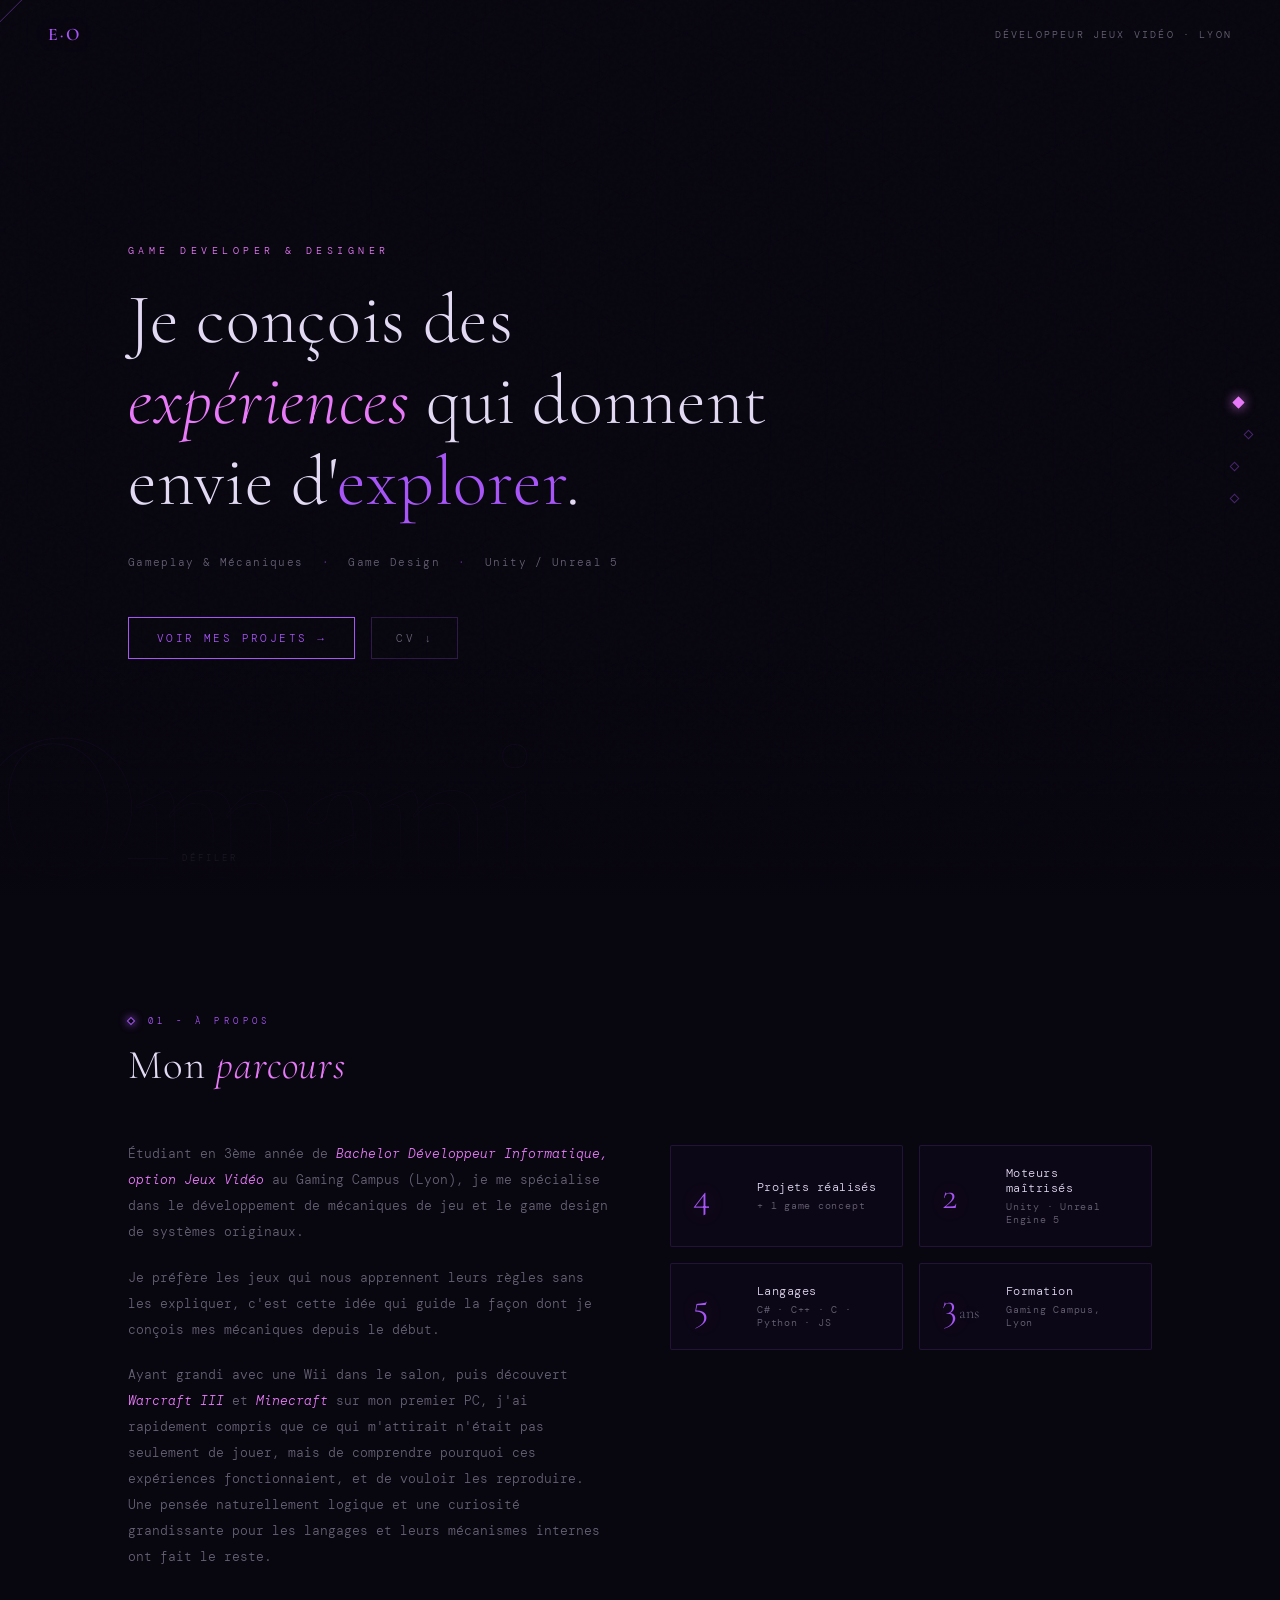
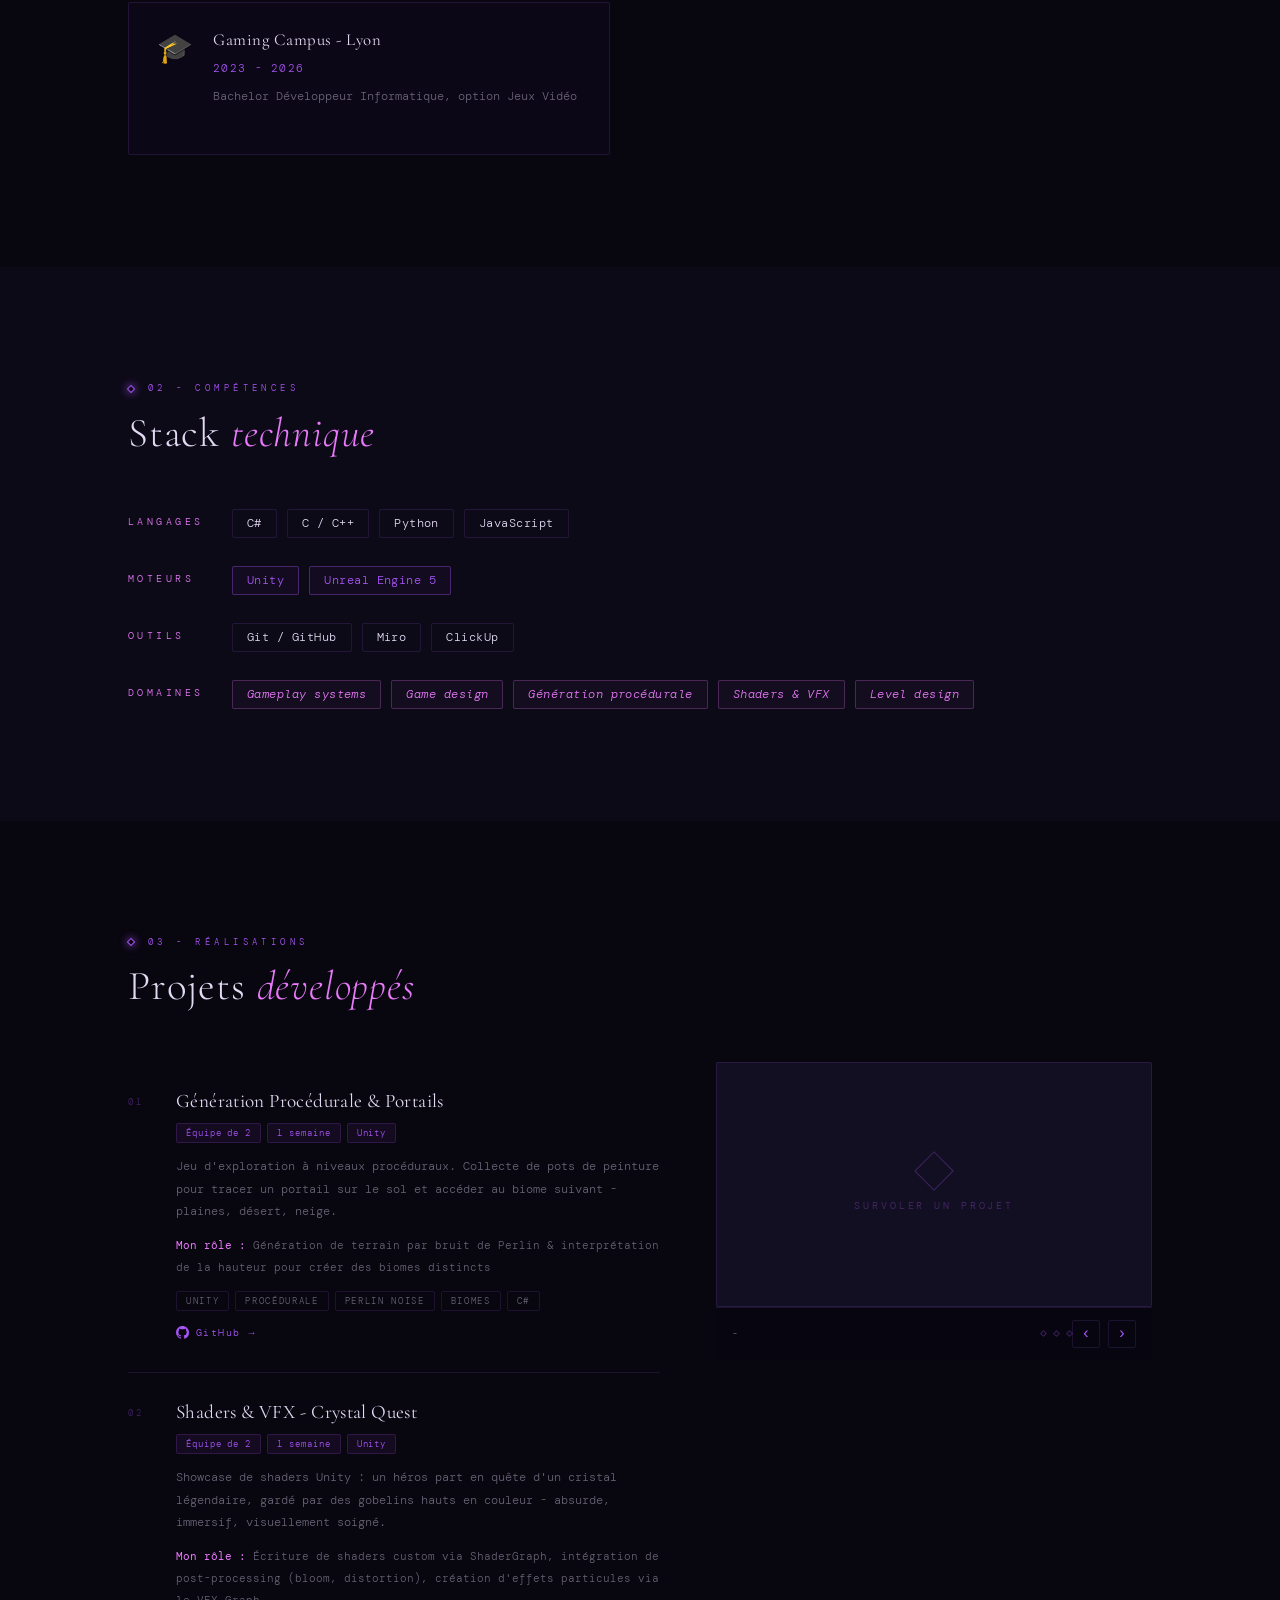
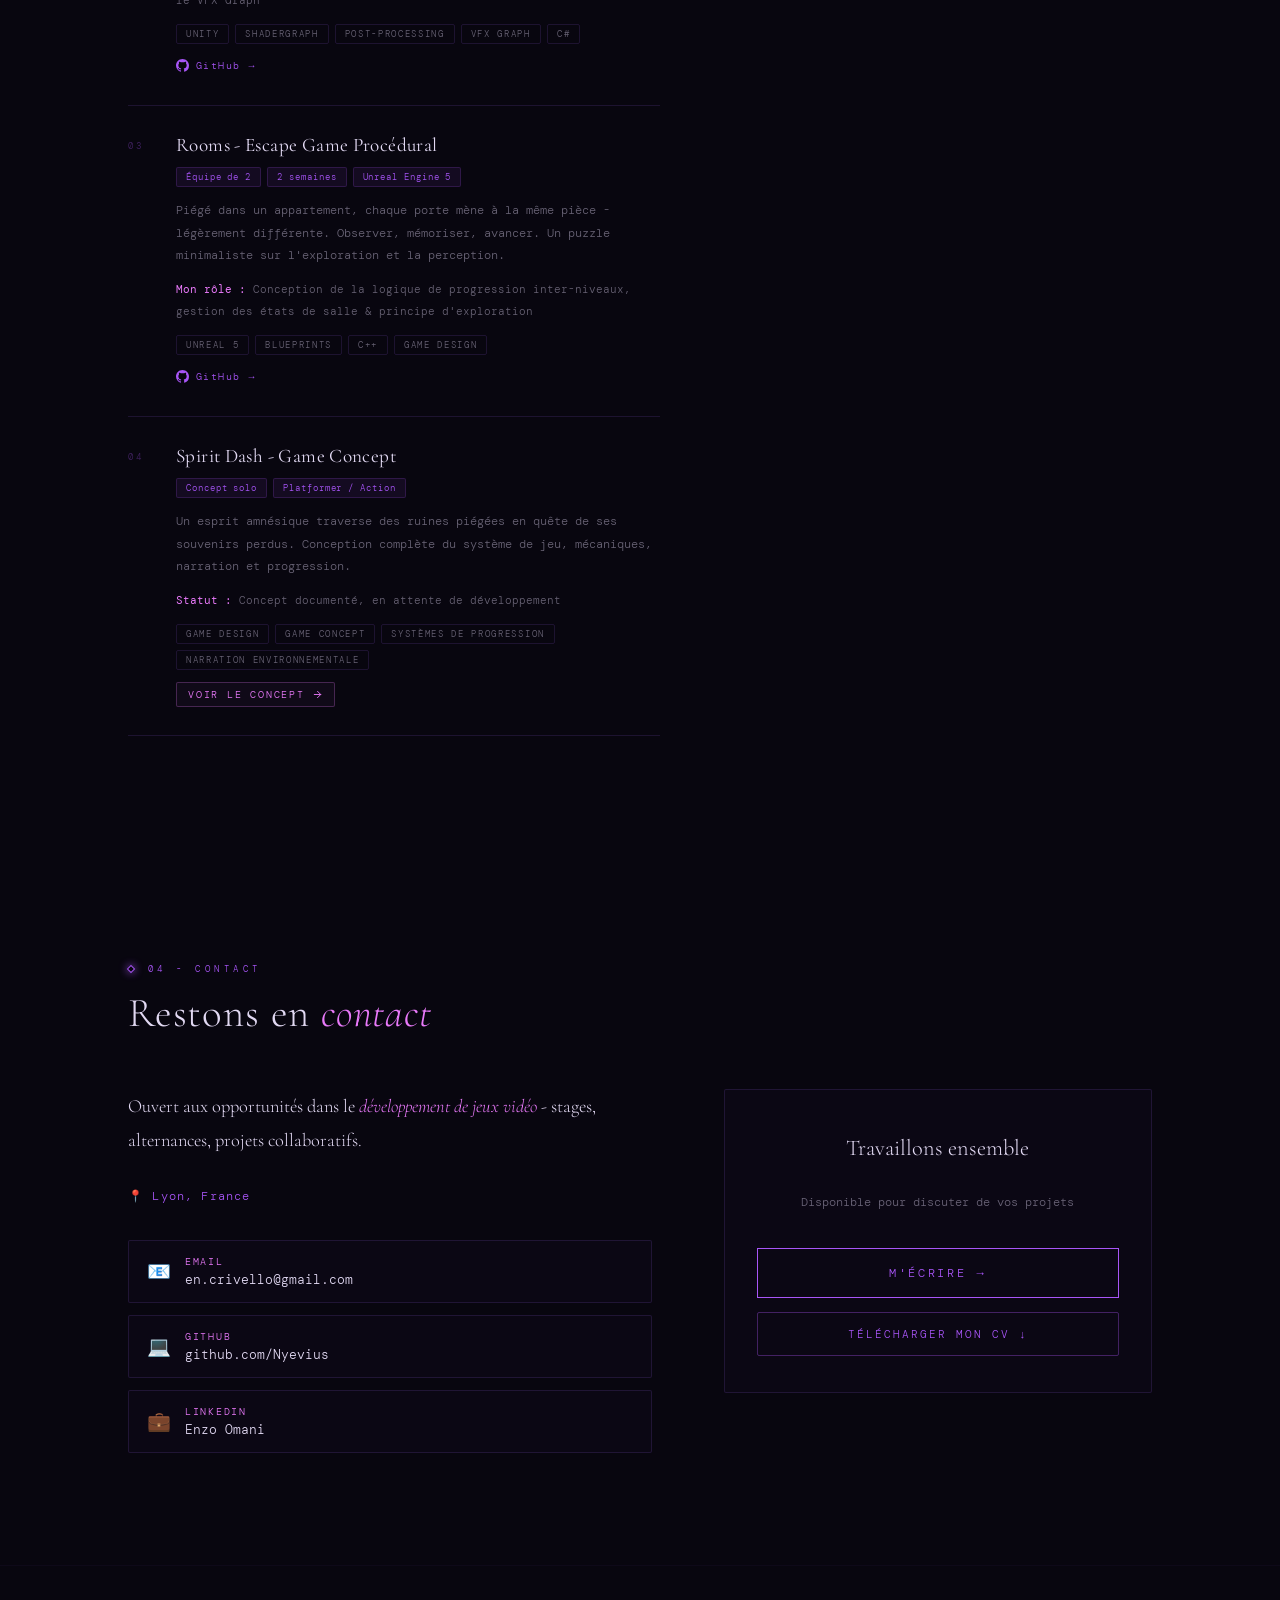
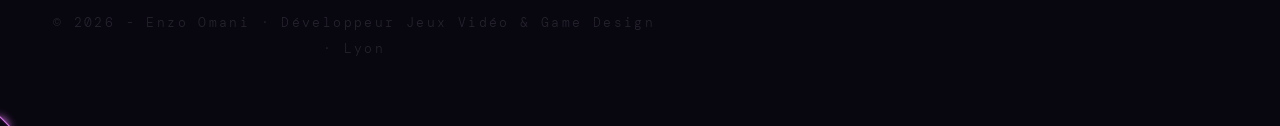
==== commit 5e60238a: "Revamp About/Skills and update project previews" ====
--- a/index.html
+++ b/index.html
@@ -44,7 +44,8 @@
         <div class="about-grid">
             <div class="about-text">
                 <p>Étudiant en 3ème année de <span class="highlight">Bachelor Développeur Informatique, option Jeux Vidéo</span> au Gaming Campus (Lyon), je me spécialise dans le développement de mécaniques de jeu et le game design de systèmes originaux.</p>
-                <p>Ce qui m'anime : créer des espaces où le joueur apprend par l'exploration plutôt que par la contrainte - qu'il s'agisse de génération procédurale, de puzzles dimensionnels ou d'effets visuels immersifs.</p>
+                <p>Je préfère les jeux qui nous apprennent leurs règles sans les expliquer, c'est cette idée qui guide la façon dont je conçois mes mécaniques depuis le début.</p>
+                <p>Ayant grandi avec une Wii dans le salon, puis découvert <span class="highlight">Warcraft III</span> et <span class="highlight">Minecraft</span> sur mon premier PC, j'ai rapidement compris que ce qui m'attirait n'était pas seulement de jouer, mais de comprendre pourquoi ces expériences fonctionnaient, et de vouloir les reproduire. Une pensée naturellement logique et une curiosité grandissante pour les langages et leurs mécanismes internes ont fait le reste.</p>
                 <div class="formation-card">
                     <div class="formation-icon">🎓</div>
                     <div class="formation-content">
@@ -91,39 +92,39 @@
     <section id="skills" class="section dark-section">
         <p class="section-label">02 - Compétences</p>
         <h2>Stack <span class="accent">technique</span></h2>
-        <div class="skills-columns">
-            <div>
-                <p class="skill-group-title">Langages de programmation</p>
-                <div class="skill-bars">
-                    <div class="skill-row"><div class="skill-row-header"><span class="skill-row-name">C#</span><span class="skill-row-tag expert">Expert</span></div><div class="skill-bar-track"><div class="skill-bar-fill" style="width:92%"></div></div></div>
-                    <div class="skill-row"><div class="skill-row-header"><span class="skill-row-name">C / C++</span><span class="skill-row-tag confirmed">Confirmé</span></div><div class="skill-bar-track"><div class="skill-bar-fill" style="width:72%"></div></div></div>
-                    <div class="skill-row"><div class="skill-row-header"><span class="skill-row-name">Python</span><span class="skill-row-tag confirmed">Confirmé</span></div><div class="skill-bar-track"><div class="skill-bar-fill" style="width:68%"></div></div></div>
-                    <div class="skill-row"><div class="skill-row-header"><span class="skill-row-name">JavaScript</span><span class="skill-row-tag junior">Junior</span></div><div class="skill-bar-track"><div class="skill-bar-fill" style="width:48%"></div></div></div>
-                </div>
-            </div>
-            <div>
-                <p class="skill-group-title">Moteurs &amp; outils</p>
-                <div class="skill-bars">
-                    <div class="skill-row"><div class="skill-row-header"><span class="skill-row-name">Unity</span><span class="skill-row-tag expert">Expert</span></div><div class="skill-bar-track"><div class="skill-bar-fill" style="width:90%"></div></div></div>
-                    <div class="skill-row"><div class="skill-row-header"><span class="skill-row-name">Unreal Engine 5</span><span class="skill-row-tag confirmed">Confirmé</span></div><div class="skill-bar-track"><div class="skill-bar-fill" style="width:68%"></div></div></div>
-                    <div class="skill-row"><div class="skill-row-header"><span class="skill-row-name">Git / GitHub</span><span class="skill-row-tag confirmed">Confirmé</span></div><div class="skill-bar-track"><div class="skill-bar-fill" style="width:78%"></div></div></div>
-                    <div class="skill-row"><div class="skill-row-header"><span class="skill-row-name">Miro · ClickUp</span><span class="skill-row-tag confirmed">Confirmé</span></div><div class="skill-bar-track"><div class="skill-bar-fill" style="width:74%"></div></div></div>
-                </div>
-            </div>
-            <div>
-                <p class="skill-group-title">Spécialités game dev</p>
-                <div class="skill-bars">
-                    <div class="skill-row"><div class="skill-row-header"><span class="skill-row-name">Gameplay systems</span><span class="skill-row-tag expert">Expert</span></div><div class="skill-bar-track"><div class="skill-bar-fill" style="width:88%"></div></div></div>
-                    <div class="skill-row"><div class="skill-row-header"><span class="skill-row-name">Génération procédurale</span><span class="skill-row-tag confirmed">Confirmé</span></div><div class="skill-bar-track"><div class="skill-bar-fill" style="width:75%"></div></div></div>
-                    <div class="skill-row"><div class="skill-row-header"><span class="skill-row-name">Shaders &amp; VFX</span><span class="skill-row-tag confirmed">Confirmé</span></div><div class="skill-bar-track"><div class="skill-bar-fill" style="width:70%"></div></div></div>
-                </div>
-            </div>
-            <div>
-                <p class="skill-group-title">Design &amp; méthodologie</p>
-                <div class="skill-bars">
-                    <div class="skill-row"><div class="skill-row-header"><span class="skill-row-name">Game design</span><span class="skill-row-tag expert">Expert</span></div><div class="skill-bar-track"><div class="skill-bar-fill" style="width:85%"></div></div></div>
-                    <div class="skill-row"><div class="skill-row-header"><span class="skill-row-name">Level design</span><span class="skill-row-tag confirmed">Confirmé</span></div><div class="skill-bar-track"><div class="skill-bar-fill" style="width:72%"></div></div></div>
-                    <div class="skill-row"><div class="skill-row-header"><span class="skill-row-name">Travail en équipe</span><span class="skill-row-tag expert">Expert</span></div><div class="skill-bar-track"><div class="skill-bar-fill" style="width:90%"></div></div></div>
+        <div class="skills-flat">
+            <div class="skills-flat-group">
+                <span class="skills-flat-label">Langages</span>
+                <div class="skills-flat-tags">
+                    <span class="skill-pill">C#</span>
+                    <span class="skill-pill">C / C++</span>
+                    <span class="skill-pill">Python</span>
+                    <span class="skill-pill">JavaScript</span>
+                </div>
+            </div>
+            <div class="skills-flat-group">
+                <span class="skills-flat-label">Moteurs</span>
+                <div class="skills-flat-tags">
+                    <span class="skill-pill accent">Unity</span>
+                    <span class="skill-pill accent">Unreal Engine 5</span>
+                </div>
+            </div>
+            <div class="skills-flat-group">
+                <span class="skills-flat-label">Outils</span>
+                <div class="skills-flat-tags">
+                    <span class="skill-pill">Git / GitHub</span>
+                    <span class="skill-pill">Miro</span>
+                    <span class="skill-pill">ClickUp</span>
+                </div>
+            </div>
+            <div class="skills-flat-group">
+                <span class="skills-flat-label">Domaines</span>
+                <div class="skills-flat-tags">
+                    <span class="skill-pill highlight">Gameplay systems</span>
+                    <span class="skill-pill highlight">Game design</span>
+                    <span class="skill-pill highlight">Génération procédurale</span>
+                    <span class="skill-pill highlight">Shaders &amp; VFX</span>
+                    <span class="skill-pill highlight">Level design</span>
                 </div>
             </div>
         </div>
@@ -148,8 +149,8 @@
                             <span class="meta-badge">Unity</span>
                         </div>
                         <p class="row-desc">Jeu d'exploration à niveaux procéduraux. Collecte de pots de peinture pour tracer un portail sur le sol et accéder au biome suivant - plaines, désert, neige.</p>
-                        <p class="row-role"><strong>Mon rôle :</strong> Génération du terrain &amp; structures des biomes</p>
-                        <div class="row-tags"><span class="tag">Unity</span><span class="tag">Procédural</span><span class="tag">C#</span></div>
+                        <p class="row-role"><strong>Mon rôle :</strong> Génération de terrain par bruit de Perlin &amp; interprétation de la hauteur pour créer des biomes distincts</p>
+                        <div class="row-tags"><span class="tag">Unity</span><span class="tag">Procédurale</span><span class="tag">Perlin Noise</span><span class="tag">Biomes</span><span class="tag">C#</span></div>
                         <a href="https://github.com/Nyevius/Portal-Procedural" target="_blank" rel="noopener" class="row-link">
                             <svg width="13" height="13" viewBox="0 0 24 24" fill="currentColor"><path d="M12 0C5.37 0 0 5.37 0 12c0 5.31 3.435 9.795 8.205 11.385.6.105.825-.255.825-.57 0-.285-.015-1.23-.015-2.235-3.015.555-3.795-.735-4.035-1.41-.135-.345-.72-1.41-1.23-1.695-.42-.225-1.02-.78-.015-.795.945-.015 1.62.87 1.845 1.23 1.08 1.815 2.805 1.305 3.495.99.105-.78.42-1.305.765-1.605-2.67-.3-5.46-1.335-5.46-5.925 0-1.305.465-2.385 1.23-3.225-.12-.3-.54-1.53.12-3.18 0 0 1.005-.315 3.3 1.23.96-.27 1.98-.405 3-.405s2.04.135 3 .405c2.295-1.56 3.3-1.23 3.3-1.23.66 1.65.24 2.88.12 3.18.765.84 1.23 1.905 1.23 3.225 0 4.605-2.805 5.625-5.475 5.925.435.375.81 1.095.81 2.22 0 1.605-.015 2.895-.015 3.3 0 .315.225.69.825.57A12.02 12.02 0 0 0 24 12c0-6.63-5.37-12-12-12z"/></svg>
                             GitHub →
@@ -167,8 +168,8 @@
                             <span class="meta-badge">Unity</span>
                         </div>
                         <p class="row-desc">Showcase de shaders Unity : un héros part en quête d'un cristal légendaire, gardé par des gobelins hauts en couleur - absurde, immersif, visuellement soigné.</p>
-                        <p class="row-role"><strong>Mon rôle :</strong> Shaders du terrain &amp; effets VFX Unity</p>
-                        <div class="row-tags"><span class="tag">Unity</span><span class="tag">Shaders</span><span class="tag">VFX</span><span class="tag">C#</span></div>
+                        <p class="row-role"><strong>Mon rôle :</strong> Écriture de shaders custom via ShaderGraph, intégration de post-processing (bloom, distortion), création d'effets particules via le VFX Graph</p>
+                        <div class="row-tags"><span class="tag">Unity</span><span class="tag">ShaderGraph</span><span class="tag">Post-Processing</span><span class="tag">VFX Graph</span><span class="tag">C#</span></div>
                         <a href="https://github.com/Nyevius/Shaders-VFX" target="_blank" rel="noopener" class="row-link">
                             <svg width="13" height="13" viewBox="0 0 24 24" fill="currentColor"><path d="M12 0C5.37 0 0 5.37 0 12c0 5.31 3.435 9.795 8.205 11.385.6.105.825-.255.825-.57 0-.285-.015-1.23-.015-2.235-3.015.555-3.795-.735-4.035-1.41-.135-.345-.72-1.41-1.23-1.695-.42-.225-1.02-.78-.015-.795.945-.015 1.62.87 1.845 1.23 1.08 1.815 2.805 1.305 3.495.99.105-.78.42-1.305.765-1.605-2.67-.3-5.46-1.335-5.46-5.925 0-1.305.465-2.385 1.23-3.225-.12-.3-.54-1.53.12-3.18 0 0 1.005-.315 3.3 1.23.96-.27 1.98-.405 3-.405s2.04.135 3 .405c2.295-1.56 3.3-1.23 3.3-1.23.66 1.65.24 2.88.12 3.18.765.84 1.23 1.905 1.23 3.225 0 4.605-2.805 5.625-5.475 5.925.435.375.81 1.095.81 2.22 0 1.605-.015 2.895-.015 3.3 0 .315.225.69.825.57A12.02 12.02 0 0 0 24 12c0-6.63-5.37-12-12-12z"/></svg>
                             GitHub →
@@ -186,8 +187,8 @@
                             <span class="meta-badge">Unreal Engine 5</span>
                         </div>
                         <p class="row-desc">Piégé dans un appartement, chaque porte mène à la même pièce - légèrement différente. Observer, mémoriser, avancer. Un puzzle minimaliste sur l'exploration et la perception.</p>
-                        <p class="row-role"><strong>Mon rôle :</strong> Game / Level design &amp; logique d'exploration</p>
-                        <div class="row-tags"><span class="tag">Unreal 5</span><span class="tag">Puzzle</span><span class="tag">Game Design</span><span class="tag">C++</span></div>
+                        <p class="row-role"><strong>Mon rôle :</strong> Conception de la logique de progression inter-niveaux, gestion des états de salle &amp; principe d'exploration</p>
+                        <div class="row-tags"><span class="tag">Unreal 5</span><span class="tag">Blueprints</span><span class="tag">C++</span><span class="tag">Game Design</span></div>
                         <a href="https://github.com/Nyevius/Rooms-Puzzle-Game-" target="_blank" rel="noopener" class="row-link">
                             <svg width="13" height="13" viewBox="0 0 24 24" fill="currentColor"><path d="M12 0C5.37 0 0 5.37 0 12c0 5.31 3.435 9.795 8.205 11.385.6.105.825-.255.825-.57 0-.285-.015-1.23-.015-2.235-3.015.555-3.795-.735-4.035-1.41-.135-.345-.72-1.41-1.23-1.695-.42-.225-1.02-.78-.015-.795.945-.015 1.62.87 1.845 1.23 1.08 1.815 2.805 1.305 3.495.99.105-.78.42-1.305.765-1.605-2.67-.3-5.46-1.335-5.46-5.925 0-1.305.465-2.385 1.23-3.225-.12-.3-.54-1.53.12-3.18 0 0 1.005-.315 3.3 1.23.96-.27 1.98-.405 3-.405s2.04.135 3 .405c2.295-1.56 3.3-1.23 3.3-1.23.66 1.65.24 2.88.12 3.18.765.84 1.23 1.905 1.23 3.225 0 4.605-2.805 5.625-5.475 5.925.435.375.81 1.095.81 2.22 0 1.605-.015 2.895-.015 3.3 0 .315.225.69.825.57A12.02 12.02 0 0 0 24 12c0-6.63-5.37-12-12-12z"/></svg>
                             GitHub →
@@ -205,7 +206,7 @@
                         </div>
                         <p class="row-desc">Un esprit amnésique traverse des ruines piégées en quête de ses souvenirs perdus. Conception complète du système de jeu, mécaniques, narration et progression.</p>
                         <p class="row-role"><strong>Statut :</strong> Concept documenté, en attente de développement</p>
-                        <div class="row-tags"><span class="tag">Game Design</span><span class="tag">Systèmes</span><span class="tag">Narration</span></div>
+                        <div class="row-tags"><span class="tag">Game Design</span><span class="tag">Game Concept</span><span class="tag">Systèmes de progression</span><span class="tag">Narration environnementale</span></div>
                         <a href="spirit-dash.html" class="row-concept-btn">
                             Voir le concept
                             <svg xmlns="http://www.w3.org/2000/svg" width="11" height="11" viewBox="0 0 24 24" fill="none" stroke="currentColor" stroke-width="2" stroke-linecap="round" stroke-linejoin="round"><line x1="5" y1="12" x2="19" y2="12"/><polyline points="12 5 19 12 12 19"/></svg>
@@ -225,43 +226,24 @@
                     </div>
 
                     <!-- Slides projet 0 -->
-                    <div class="preview-slide" data-project="0" data-img="0">
-                        <img src="images/GenProcStart.png" alt="A procedurally generated grassy plain with gentle hills under a clear sky. The environment is calm and open, suggesting exploration. No visible characters or text." />
-                    </div>
-                    <div class="preview-slide" data-project="0" data-img="1">
-                        <img src="images/GenProcDesert.png" alt="A procedurally generated desert landscape with sand dunes and sparse vegetation. The scene feels vast and quiet, evoking a sense of solitude. No visible characters or text." />
-                    </div>
-                    <div class="preview-slide" data-project="0" data-img="2">
-                        <img src="images/GenProcPortal.png" alt="A magical portal drawn on the ground in a stylized environment, surrounded by terrain elements. The portal glows, suggesting mystery and transition. No visible characters or text." />
-                    </div>
+                    <div class="preview-slide" data-project="0" data-img="0"><img src="images/GenProcStart.png" alt="Plaines"></div>
+                    <div class="preview-slide" data-project="0" data-img="1"><img src="images/GenProcDesert.png" alt="Désert"></div>
+                    <div class="preview-slide" data-project="0" data-img="2"><img src="images/GenProcPortal.png" alt="Portail"></div>
 
                     <!-- Slides projet 1 -->
-                    <div class="preview-slide" data-project="1" data-img="0">
-                        <img src="images/ShaderVFX (1).png" alt="A hero character stands in front of a glowing crystal in a fantasy setting. The environment is colorful and vibrant, with magical visual effects. The mood is adventurous and immersive. No visible text." />
-                    </div>
-                    <div class="preview-slide" data-project="1" data-img="1">
-                        <img src="images/ShaderVFX (2).png" alt="A display of visual effects and shaders in a game environment, featuring bright magical particles and dynamic lighting. The scene is energetic and visually striking. No visible text." />
-                    </div>
+                    <div class="preview-slide" data-project="1" data-img="0"><img src="images/ShaderVFX (1).png" alt="Crystal Quest"></div>
+                    <div class="preview-slide" data-project="1" data-img="1"><img src="images/ShaderVFX (2).png" alt="VFX"></div>
 
                     <!-- Slides projet 2 -->
-                    <div class="preview-slide" data-project="2" data-img="0">
-                        <img src="images/RoomScreen (1).png" alt="A minimalistic escape room with simple furniture and a closed door. The environment is clean and slightly mysterious, evoking curiosity. No visible text." />
-                    </div>
-                    <div class="preview-slide" data-project="2" data-img="1">
-                        <img src="images/RoomScreen (2).png" alt="A similar escape room with subtle differences in layout and objects, reinforcing the puzzle theme. The mood is quiet and contemplative. No visible text." />
-                    </div>
-                    <div class="preview-slide" data-project="2" data-img="2">
-                        <img src="images/RoomScreen (3).png" alt="Another variation of the escape room, with changes in lighting and object placement. The environment remains minimal and enigmatic. No visible text." />
-                    </div>
+                    <div class="preview-slide" data-project="2" data-img="0"><img src="images/Rooms (1).png" alt="Rooms 1"></div>
+                    <div class="preview-slide" data-project="2" data-img="1"><img src="images/Rooms (2).png" alt="Rooms 2"></div>
+                    <div class="preview-slide" data-project="2" data-img="2"><img src="images/Rooms (3).png" alt="Rooms 3"></div>
 
                     <!-- Concept Spirit Dash -->
-                    <div class="preview-slide" data-project="3" data-img="0">
-                        <img src="images/SpiritDash.png" alt="Spirit Dash game concept screen with elegant gold and white typography on a dark background. The main title reads Spirit Dash. Below, the subtitle says L esprit et la lame ne font qu un. Additional text: Un esprit sans mémoire. Une épée spirituelle. Des ruines antiques où chaque lancer est un choix frapper, fuir, ou foncer à travers le vide. The mood is mysterious and epic, evoking a sense of adventure and spiritual journey." />
-                    </div>
-                    <!-- <div class="preview-concept" data-project="3">
+                    <div class="preview-concept" data-project="3">
                         <div class="concept-glyph">✦</div>
                         <span class="concept-label">Spirit Dash - Game Concept</span>
-                    </div> -->
+                    </div>
                 </div>
 
                 <!-- Nav barre sous la preview -->
@@ -319,7 +301,7 @@
         { title: 'Génération Procédurale', imgCount: 3 },
         { title: 'Shaders & VFX', imgCount: 2 },
         { title: 'Rooms - Escape Game', imgCount: 3 },
-        { title: 'Spirit Dash - Concept', imgCount: 1 }
+        { title: 'Spirit Dash - Concept', imgCount: 0 }
     ];
 
     let activeProject = -1;
--- a/style.css
+++ b/style.css
@@ -149,22 +149,14 @@
 }
 
 /* ─── Skills ─────────────────────────────────────────────── */
-.skills-columns { display: grid; grid-template-columns: 1fr 1fr; gap: 48px 80px; margin-top: 8px; }
-.skill-group-title { font-size: 0.6rem; letter-spacing: 0.36em; text-transform: uppercase; color: var(--accent2); margin-bottom: 28px; font-weight: 300; padding-bottom: 10px; border-bottom: 1px solid var(--border); }
-.skill-bars { display: flex; flex-direction: column; gap: 22px; }
-.skill-row-header { display: flex; justify-content: space-between; align-items: baseline; margin-bottom: 8px; }
-.skill-row-name { font-size: 0.75rem; color: var(--text); font-weight: 300; }
-.skill-row-tag { font-size: 0.55rem; letter-spacing: 0.15em; text-transform: uppercase; padding: 2px 8px; border: 1px solid transparent; border-radius: 2px; }
-.skill-row-tag.expert { border-color: var(--accent2); color: var(--accent2); background: rgba(232,121,249,0.06); }
-.skill-row-tag.confirmed { border-color: var(--accent); color: var(--accent); background: rgba(168,85,247,0.06); }
-.skill-row-tag.junior { border-color: rgba(168,85,247,0.35); color: var(--muted); }
-.skill-bar-track { height: 2px; background: rgba(168,85,247,0.1); border-radius: 2px; overflow: hidden; }
-.skill-bar-fill { height: 100%; border-radius: 2px; background: linear-gradient(to right, var(--accent3), var(--accent)); box-shadow: 0 0 6px var(--accent); transform: scaleX(0); transform-origin: left; transition: transform 1.2s cubic-bezier(0.16,1,0.3,1); }
-.section.visible .skill-bar-fill { transform: scaleX(1); }
-.skill-row:nth-child(2) .skill-bar-fill { transition-delay: 0.08s; }
-.skill-row:nth-child(3) .skill-bar-fill { transition-delay: 0.16s; }
-.skill-row:nth-child(4) .skill-bar-fill { transition-delay: 0.24s; }
-.skill-row:nth-child(5) .skill-bar-fill { transition-delay: 0.32s; }
+.skills-flat { display: flex; flex-direction: column; gap: 28px; margin-top: 8px; }
+.skills-flat-group { display: flex; align-items: flex-start; gap: 24px; }
+.skills-flat-label { font-size: 0.6rem; letter-spacing: 0.36em; text-transform: uppercase; color: var(--accent2); font-weight: 300; min-width: 80px; padding-top: 6px; }
+.skills-flat-tags { display: flex; flex-wrap: wrap; gap: 10px; }
+.skill-pill { font-size: 0.72rem; padding: 6px 14px; border: 1px solid var(--border); color: var(--text); border-radius: 2px; font-weight: 300; letter-spacing: 0.04em; transition: border-color 0.3s, color 0.3s; }
+.skill-pill.accent { border-color: rgba(168,85,247,0.35); color: var(--accent); background: rgba(168,85,247,0.04); }
+.skill-pill.highlight { border-color: rgba(232,121,249,0.25); color: var(--accent2); background: rgba(232,121,249,0.03); }
+.skill-pill:hover { border-color: rgba(168,85,247,0.4); color: var(--accent); }
 
 /* ─── Projects : liste + preview sticky ─────────────────── */
 .projects-layout { display: grid; grid-template-columns: 1.1fr 0.9fr; gap: 0 56px; margin-top: 8px; align-items: start; }
@@ -257,7 +249,9 @@
 @media (pointer: coarse) { body { cursor: auto; } .cursor-diamond, .cursor-outer { display: none !important; } .nav-dots { display: none; } }
 
 @media (max-width: 900px) {
-    .about-grid, .skills-columns, .contact-layout { grid-template-columns: 1fr; }
+    .about-grid, .contact-layout { grid-template-columns: 1fr; }
+    .skills-flat-group { flex-direction: column; gap: 10px; }
+    .skills-flat-label { min-width: unset; padding-top: 0; }
     .about-highlights { grid-template-columns: 1fr 1fr; }
     .projects-layout { grid-template-columns: 1fr; }
     .projects-preview-panel { display: none; }
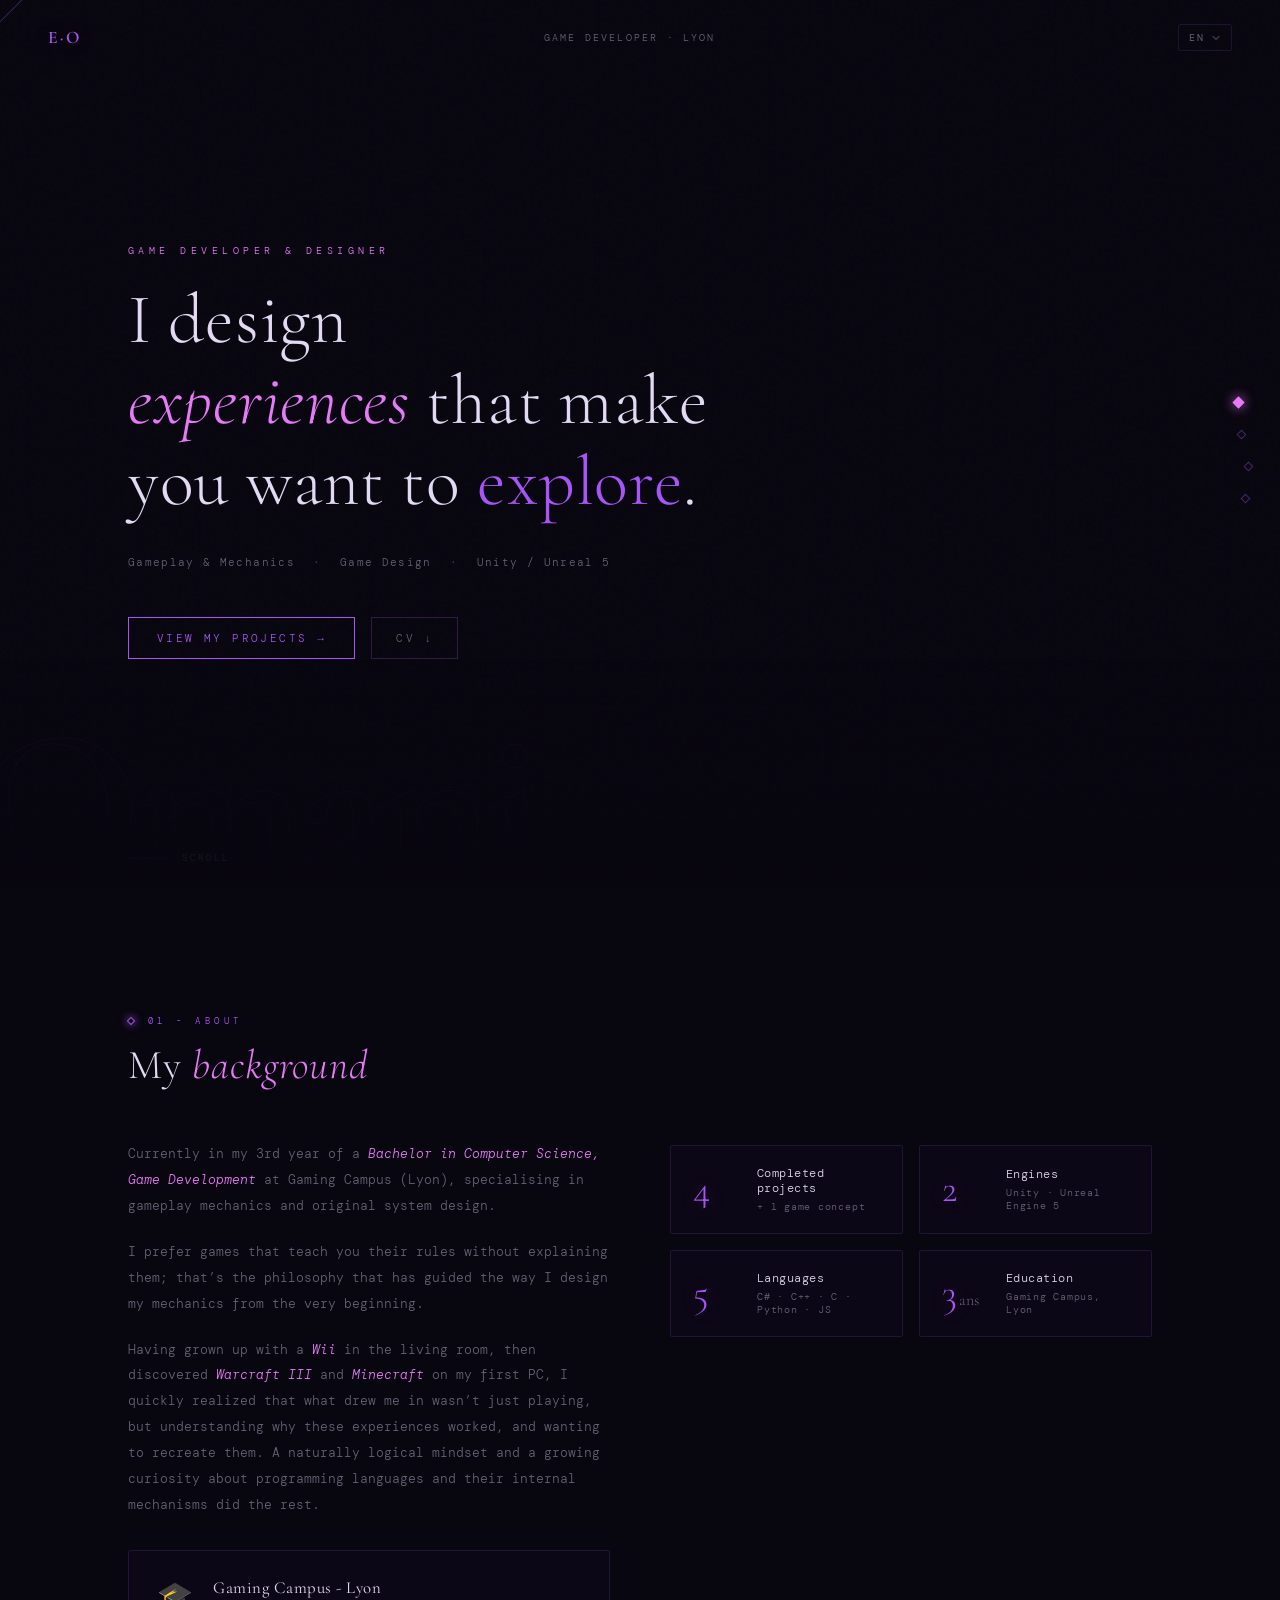
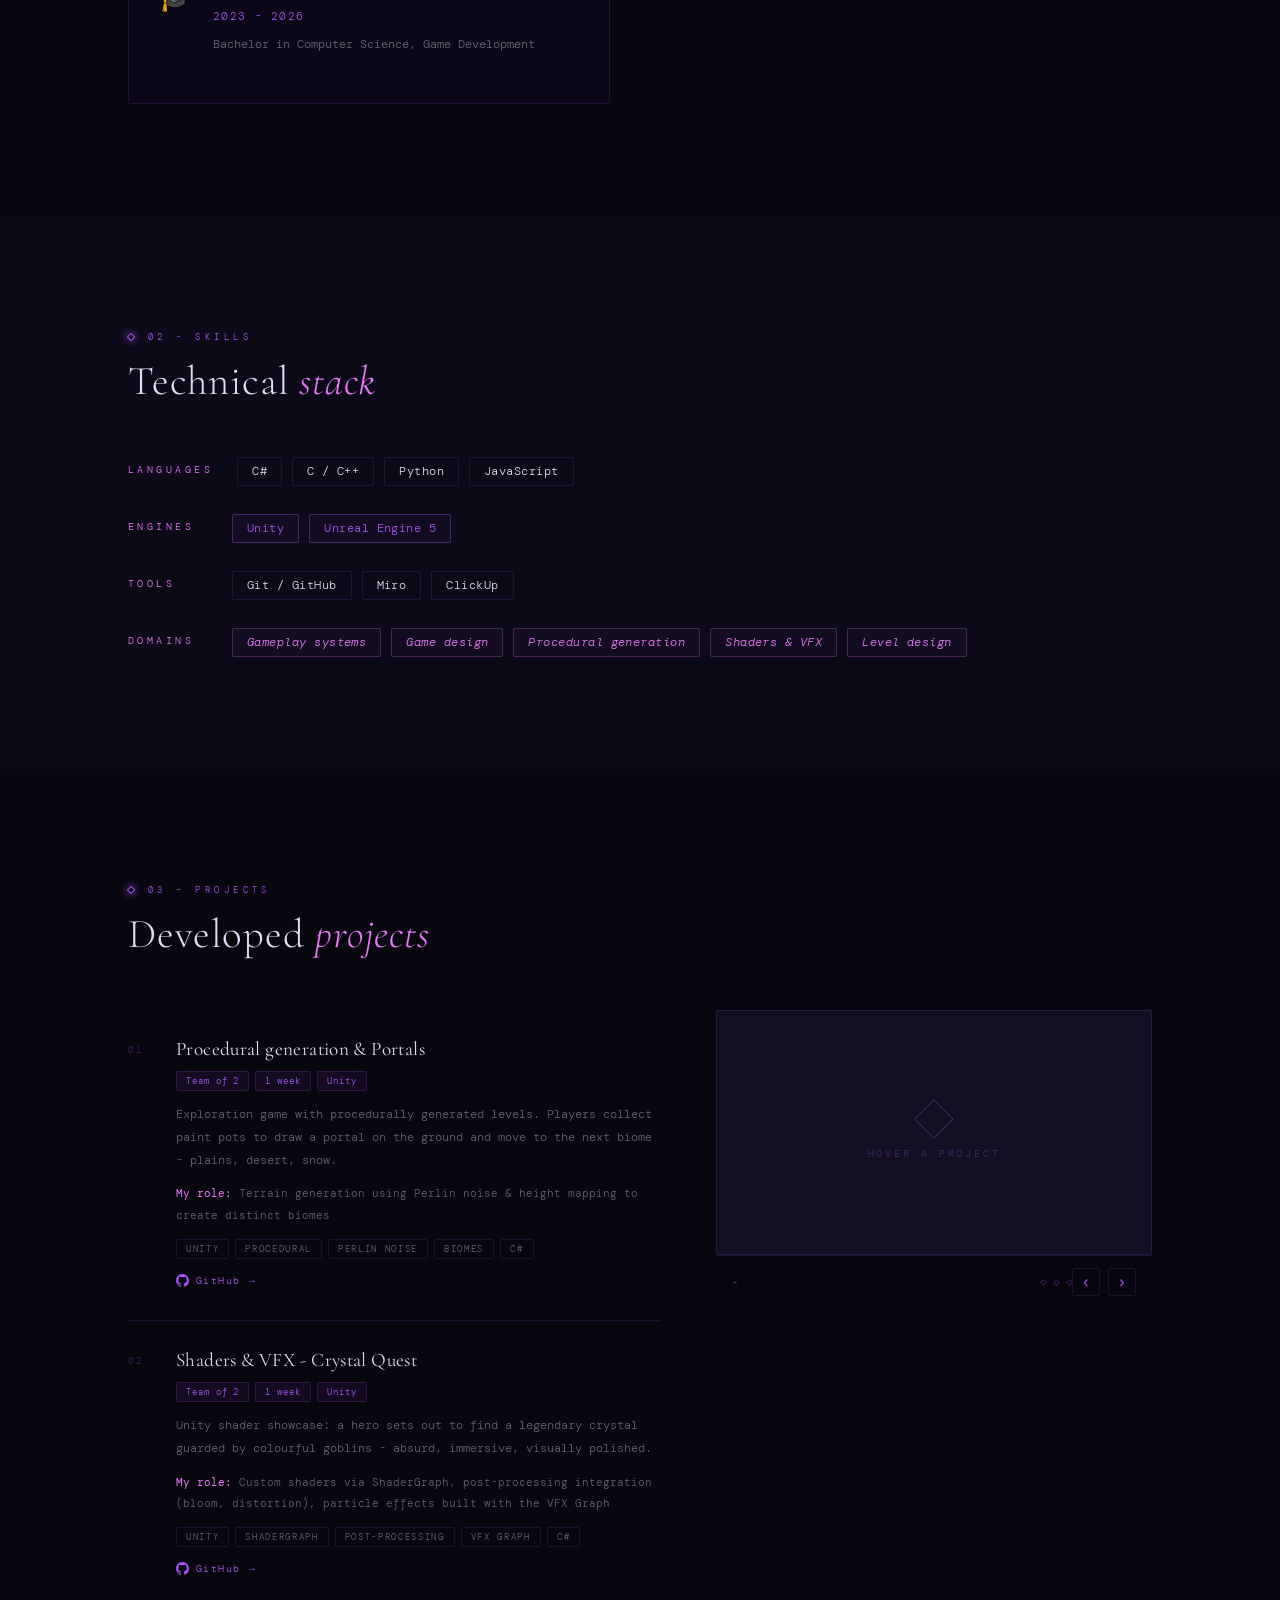
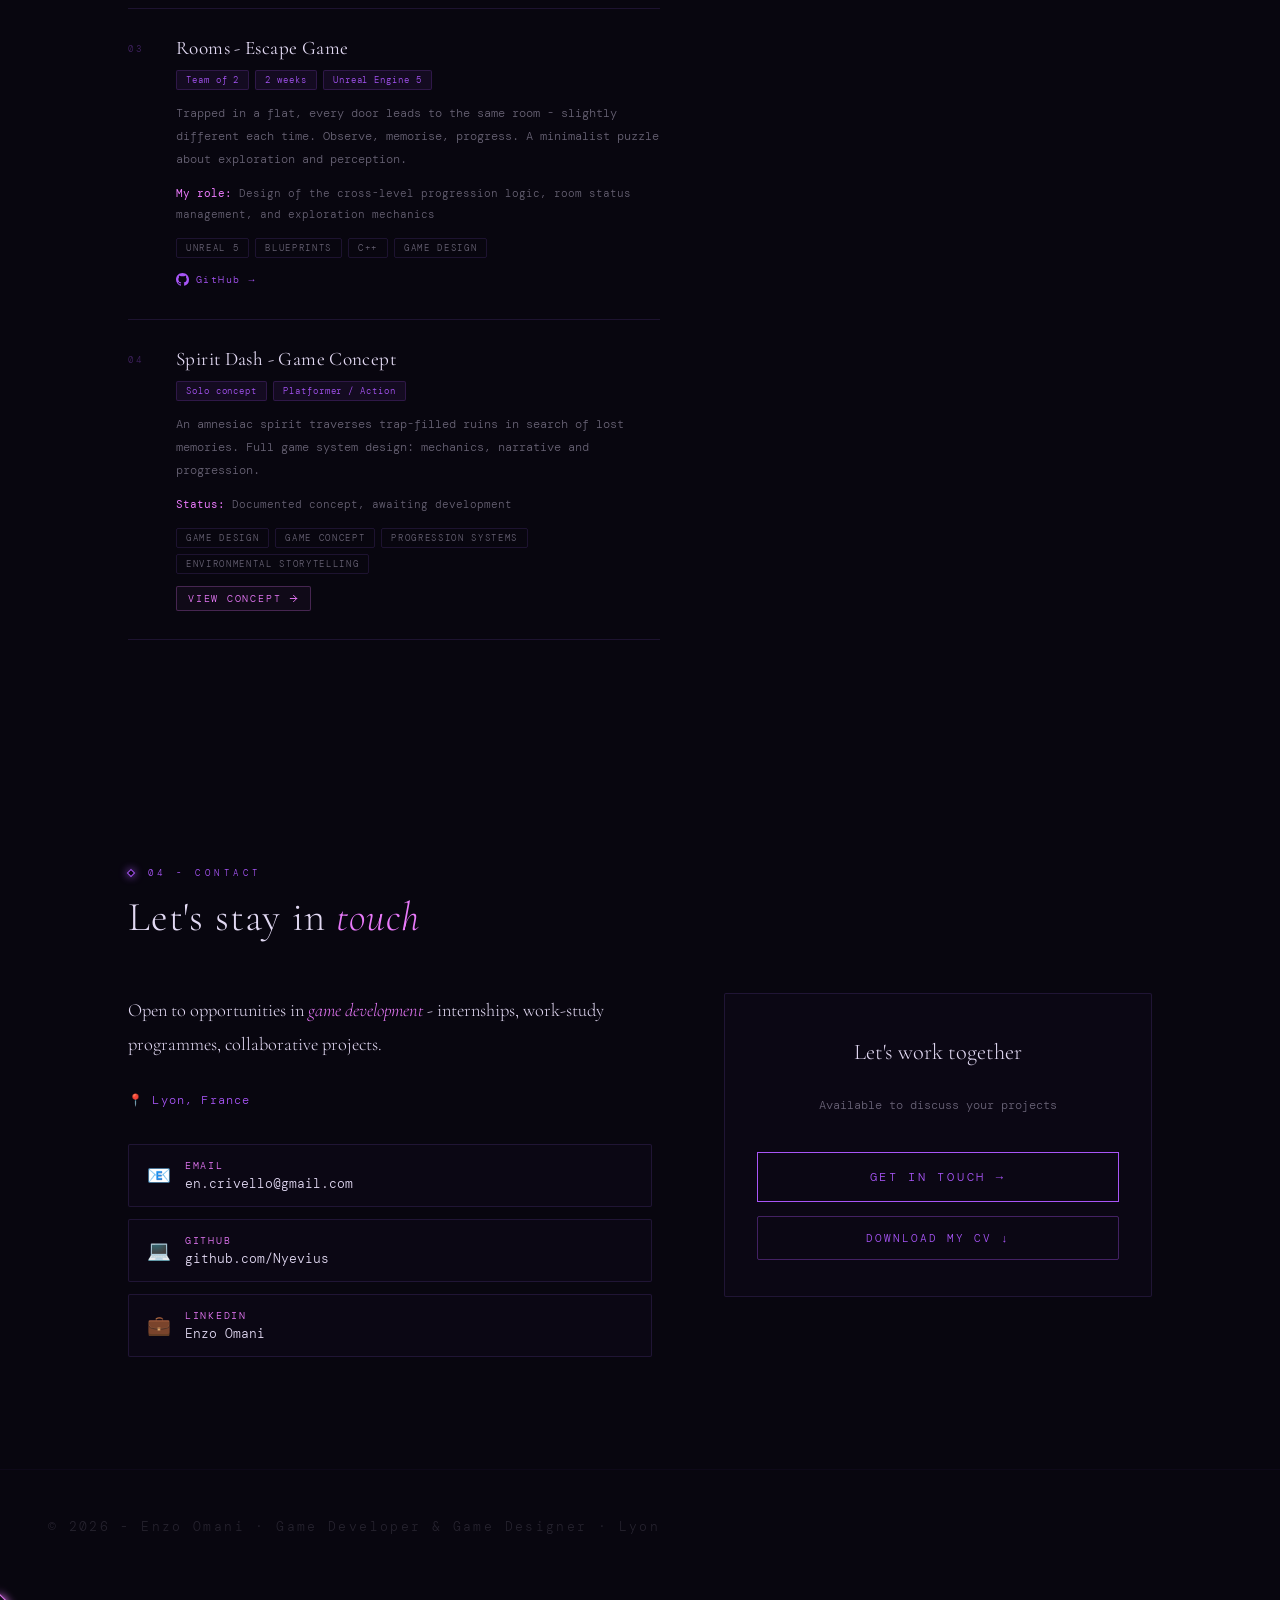
==== commit 48c4a026: "Add English pages and language switcher Introduce English version of the site and UI language switch" ====
--- a/index.html
+++ b/index.html
@@ -1,384 +1,22 @@
-﻿<!DOCTYPE html>
-<html lang="fr">
+<!DOCTYPE html>
+<html>
 <head>
     <meta charset="UTF-8">
-    <meta name="viewport" content="width=device-width, initial-scale=1.0">
-    <title>Enzo Omani - Développeur Jeux Vidéo & Game Design</title>
-    <link rel="preconnect" href="https://fonts.googleapis.com">
-    <link rel="preconnect" href="https://fonts.gstatic.com" crossorigin>
-    <link href="https://fonts.googleapis.com/css2?family=Cormorant+Garamond:ital,wght@0,300;0,400;0,600;1,300;1,400&family=DM+Mono:ital,wght@0,300;0,400;1,300&display=swap" rel="stylesheet">
-    <link rel="stylesheet" href="style.css">
+    <title>Enzo Omani - Portfolio</title>
+    <style>
+        body { background: #08060f; display: flex; align-items: center; justify-content: center; height: 100vh; margin: 0; }
+        p { font-family: monospace; color: #a855f7; font-size: 0.8rem; letter-spacing: 0.2em; }
+    </style>
 </head>
 <body>
-    <canvas id="hex-canvas"></canvas>
-
-    <nav class="nav">
-        <div class="nav-logo">E·O</div>
-        <div class="nav-right">Développeur Jeux Vidéo · Lyon</div>
-    </nav>
-
-    <header class="hero">
-        <div class="hero-watermark">Omani</div>
-        <div class="hero-content">
-            <p class="hero-eyebrow">Game Developer &amp; Designer</p>
-            <h1>
-                Je conçois des<br>
-                <span class="highlight">expériences</span> qui donnent<br>
-                envie d'<span class="highlight-teal">explorer</span>.
-            </h1>
-            <p class="hero-subtitle">
-                Gameplay &amp; Mécaniques <span>·</span> Game Design <span>·</span> Unity / Unreal 5
-            </p>
-            <div class="hero-cta">
-                <a href="#projects" class="btn-primary">Voir mes projets <span class="btn-arrow">→</span></a>
-                <a href="CV_Enzo_OMANI.pdf" download class="btn-ghost">CV ↓</a>
-            </div>
-        </div>
-        <div class="scroll-hint"><div class="scroll-line"></div>Défiler</div>
-    </header>
-
-    <!-- À propos -->
-    <section id="about" class="section">
-        <p class="section-label">01 - À propos</p>
-        <h2>Mon <span class="accent">parcours</span></h2>
-        <div class="about-grid">
-            <div class="about-text">
-                <p>Étudiant en 3ème année de <span class="highlight">Bachelor Développeur Informatique, option Jeux Vidéo</span> au Gaming Campus (Lyon), je me spécialise dans le développement de mécaniques de jeu et le game design de systèmes originaux.</p>
-                <p>Je préfère les jeux qui nous apprennent leurs règles sans les expliquer, c'est cette idée qui guide la façon dont je conçois mes mécaniques depuis le début.</p>
-                <p>Ayant grandi avec une Wii dans le salon, puis découvert <span class="highlight">Warcraft III</span> et <span class="highlight">Minecraft</span> sur mon premier PC, j'ai rapidement compris que ce qui m'attirait n'était pas seulement de jouer, mais de comprendre pourquoi ces expériences fonctionnaient, et de vouloir les reproduire. Une pensée naturellement logique et une curiosité grandissante pour les langages et leurs mécanismes internes ont fait le reste.</p>
-                <div class="formation-card">
-                    <div class="formation-icon">🎓</div>
-                    <div class="formation-content">
-                        <h3>Gaming Campus - Lyon</h3>
-                        <p class="formation-years">2023 - 2026</p>
-                        <p class="formation-degree">Bachelor Développeur Informatique, option Jeux Vidéo</p>
-                    </div>
-                </div>
-            </div>
-            <div class="about-highlights">
-                <div class="highlight-card">
-                    <span class="highlight-num">4</span>
-                    <div class="highlight-info">
-                        <span class="highlight-label">Projets réalisés</span>
-                        <span class="highlight-sub">+ 1 game concept</span>
-                    </div>
-                </div>
-                <div class="highlight-card">
-                    <span class="highlight-num">2</span>
-                    <div class="highlight-info">
-                        <span class="highlight-label">Moteurs maîtrisés</span>
-                        <span class="highlight-sub">Unity · Unreal Engine 5</span>
-                    </div>
-                </div>
-                <div class="highlight-card">
-                    <span class="highlight-num">5</span>
-                    <div class="highlight-info">
-                        <span class="highlight-label">Langages</span>
-                        <span class="highlight-sub">C# · C++ · C · Python · JS</span>
-                    </div>
-                </div>
-                <div class="highlight-card">
-                    <span class="highlight-num">3<span class="highlight-num-unit">ans</span></span>
-                    <div class="highlight-info">
-                        <span class="highlight-label">Formation</span>
-                        <span class="highlight-sub">Gaming Campus, Lyon</span>
-                    </div>
-                </div>
-            </div>
-        </div>
-    </section>
-
-    <!-- Compétences -->
-    <section id="skills" class="section dark-section">
-        <p class="section-label">02 - Compétences</p>
-        <h2>Stack <span class="accent">technique</span></h2>
-        <div class="skills-flat">
-            <div class="skills-flat-group">
-                <span class="skills-flat-label">Langages</span>
-                <div class="skills-flat-tags">
-                    <span class="skill-pill">C#</span>
-                    <span class="skill-pill">C / C++</span>
-                    <span class="skill-pill">Python</span>
-                    <span class="skill-pill">JavaScript</span>
-                </div>
-            </div>
-            <div class="skills-flat-group">
-                <span class="skills-flat-label">Moteurs</span>
-                <div class="skills-flat-tags">
-                    <span class="skill-pill accent">Unity</span>
-                    <span class="skill-pill accent">Unreal Engine 5</span>
-                </div>
-            </div>
-            <div class="skills-flat-group">
-                <span class="skills-flat-label">Outils</span>
-                <div class="skills-flat-tags">
-                    <span class="skill-pill">Git / GitHub</span>
-                    <span class="skill-pill">Miro</span>
-                    <span class="skill-pill">ClickUp</span>
-                </div>
-            </div>
-            <div class="skills-flat-group">
-                <span class="skills-flat-label">Domaines</span>
-                <div class="skills-flat-tags">
-                    <span class="skill-pill highlight">Gameplay systems</span>
-                    <span class="skill-pill highlight">Game design</span>
-                    <span class="skill-pill highlight">Génération procédurale</span>
-                    <span class="skill-pill highlight">Shaders &amp; VFX</span>
-                    <span class="skill-pill highlight">Level design</span>
-                </div>
-            </div>
-        </div>
-    </section>
-
-    <!-- Projets -->
-    <section id="projects" class="section">
-        <p class="section-label">03 - Réalisations</p>
-        <h2>Projets <span class="accent">développés</span></h2>
-        <div class="projects-layout">
-
-            <!-- Liste gauche -->
-            <div class="projects-list-panel">
-
-                <div class="project-row" data-project="0">
-                    <span class="row-num">01</span>
-                    <div class="row-body">
-                        <h3 class="row-title">Génération Procédurale &amp; Portails</h3>
-                        <div class="row-meta">
-                            <span class="meta-badge">Équipe de 2</span>
-                            <span class="meta-badge">1 semaine</span>
-                            <span class="meta-badge">Unity</span>
-                        </div>
-                        <p class="row-desc">Jeu d'exploration à niveaux procéduraux. Collecte de pots de peinture pour tracer un portail sur le sol et accéder au biome suivant - plaines, désert, neige.</p>
-                        <p class="row-role"><strong>Mon rôle :</strong> Génération de terrain par bruit de Perlin &amp; interprétation de la hauteur pour créer des biomes distincts</p>
-                        <div class="row-tags"><span class="tag">Unity</span><span class="tag">Procédurale</span><span class="tag">Perlin Noise</span><span class="tag">Biomes</span><span class="tag">C#</span></div>
-                        <a href="https://github.com/Nyevius/Portal-Procedural" target="_blank" rel="noopener" class="row-link">
-                            <svg width="13" height="13" viewBox="0 0 24 24" fill="currentColor"><path d="M12 0C5.37 0 0 5.37 0 12c0 5.31 3.435 9.795 8.205 11.385.6.105.825-.255.825-.57 0-.285-.015-1.23-.015-2.235-3.015.555-3.795-.735-4.035-1.41-.135-.345-.72-1.41-1.23-1.695-.42-.225-1.02-.78-.015-.795.945-.015 1.62.87 1.845 1.23 1.08 1.815 2.805 1.305 3.495.99.105-.78.42-1.305.765-1.605-2.67-.3-5.46-1.335-5.46-5.925 0-1.305.465-2.385 1.23-3.225-.12-.3-.54-1.53.12-3.18 0 0 1.005-.315 3.3 1.23.96-.27 1.98-.405 3-.405s2.04.135 3 .405c2.295-1.56 3.3-1.23 3.3-1.23.66 1.65.24 2.88.12 3.18.765.84 1.23 1.905 1.23 3.225 0 4.605-2.805 5.625-5.475 5.925.435.375.81 1.095.81 2.22 0 1.605-.015 2.895-.015 3.3 0 .315.225.69.825.57A12.02 12.02 0 0 0 24 12c0-6.63-5.37-12-12-12z"/></svg>
-                            GitHub →
-                        </a>
-                    </div>
-                </div>
-
-                <div class="project-row" data-project="1">
-                    <span class="row-num">02</span>
-                    <div class="row-body">
-                        <h3 class="row-title">Shaders &amp; VFX - Crystal Quest</h3>
-                        <div class="row-meta">
-                            <span class="meta-badge">Équipe de 2</span>
-                            <span class="meta-badge">1 semaine</span>
-                            <span class="meta-badge">Unity</span>
-                        </div>
-                        <p class="row-desc">Showcase de shaders Unity : un héros part en quête d'un cristal légendaire, gardé par des gobelins hauts en couleur - absurde, immersif, visuellement soigné.</p>
-                        <p class="row-role"><strong>Mon rôle :</strong> Écriture de shaders custom via ShaderGraph, intégration de post-processing (bloom, distortion), création d'effets particules via le VFX Graph</p>
-                        <div class="row-tags"><span class="tag">Unity</span><span class="tag">ShaderGraph</span><span class="tag">Post-Processing</span><span class="tag">VFX Graph</span><span class="tag">C#</span></div>
-                        <a href="https://github.com/Nyevius/Shaders-VFX" target="_blank" rel="noopener" class="row-link">
-                            <svg width="13" height="13" viewBox="0 0 24 24" fill="currentColor"><path d="M12 0C5.37 0 0 5.37 0 12c0 5.31 3.435 9.795 8.205 11.385.6.105.825-.255.825-.57 0-.285-.015-1.23-.015-2.235-3.015.555-3.795-.735-4.035-1.41-.135-.345-.72-1.41-1.23-1.695-.42-.225-1.02-.78-.015-.795.945-.015 1.62.87 1.845 1.23 1.08 1.815 2.805 1.305 3.495.99.105-.78.42-1.305.765-1.605-2.67-.3-5.46-1.335-5.46-5.925 0-1.305.465-2.385 1.23-3.225-.12-.3-.54-1.53.12-3.18 0 0 1.005-.315 3.3 1.23.96-.27 1.98-.405 3-.405s2.04.135 3 .405c2.295-1.56 3.3-1.23 3.3-1.23.66 1.65.24 2.88.12 3.18.765.84 1.23 1.905 1.23 3.225 0 4.605-2.805 5.625-5.475 5.925.435.375.81 1.095.81 2.22 0 1.605-.015 2.895-.015 3.3 0 .315.225.69.825.57A12.02 12.02 0 0 0 24 12c0-6.63-5.37-12-12-12z"/></svg>
-                            GitHub →
-                        </a>
-                    </div>
-                </div>
-
-                <div class="project-row" data-project="2">
-                    <span class="row-num">03</span>
-                    <div class="row-body">
-                        <h3 class="row-title">Rooms - Escape Game Procédural</h3>
-                        <div class="row-meta">
-                            <span class="meta-badge">Équipe de 2</span>
-                            <span class="meta-badge">2 semaines</span>
-                            <span class="meta-badge">Unreal Engine 5</span>
-                        </div>
-                        <p class="row-desc">Piégé dans un appartement, chaque porte mène à la même pièce - légèrement différente. Observer, mémoriser, avancer. Un puzzle minimaliste sur l'exploration et la perception.</p>
-                        <p class="row-role"><strong>Mon rôle :</strong> Conception de la logique de progression inter-niveaux, gestion des états de salle &amp; principe d'exploration</p>
-                        <div class="row-tags"><span class="tag">Unreal 5</span><span class="tag">Blueprints</span><span class="tag">C++</span><span class="tag">Game Design</span></div>
-                        <a href="https://github.com/Nyevius/Rooms-Puzzle-Game-" target="_blank" rel="noopener" class="row-link">
-                            <svg width="13" height="13" viewBox="0 0 24 24" fill="currentColor"><path d="M12 0C5.37 0 0 5.37 0 12c0 5.31 3.435 9.795 8.205 11.385.6.105.825-.255.825-.57 0-.285-.015-1.23-.015-2.235-3.015.555-3.795-.735-4.035-1.41-.135-.345-.72-1.41-1.23-1.695-.42-.225-1.02-.78-.015-.795.945-.015 1.62.87 1.845 1.23 1.08 1.815 2.805 1.305 3.495.99.105-.78.42-1.305.765-1.605-2.67-.3-5.46-1.335-5.46-5.925 0-1.305.465-2.385 1.23-3.225-.12-.3-.54-1.53.12-3.18 0 0 1.005-.315 3.3 1.23.96-.27 1.98-.405 3-.405s2.04.135 3 .405c2.295-1.56 3.3-1.23 3.3-1.23.66 1.65.24 2.88.12 3.18.765.84 1.23 1.905 1.23 3.225 0 4.605-2.805 5.625-5.475 5.925.435.375.81 1.095.81 2.22 0 1.605-.015 2.895-.015 3.3 0 .315.225.69.825.57A12.02 12.02 0 0 0 24 12c0-6.63-5.37-12-12-12z"/></svg>
-                            GitHub →
-                        </a>
-                    </div>
-                </div>
-
-                <div class="project-row" data-project="3">
-                    <span class="row-num">04</span>
-                    <div class="row-body">
-                        <h3 class="row-title">Spirit Dash - Game Concept</h3>
-                        <div class="row-meta">
-                            <span class="meta-badge">Concept solo</span>
-                            <span class="meta-badge">Platformer / Action</span>
-                        </div>
-                        <p class="row-desc">Un esprit amnésique traverse des ruines piégées en quête de ses souvenirs perdus. Conception complète du système de jeu, mécaniques, narration et progression.</p>
-                        <p class="row-role"><strong>Statut :</strong> Concept documenté, en attente de développement</p>
-                        <div class="row-tags"><span class="tag">Game Design</span><span class="tag">Game Concept</span><span class="tag">Systèmes de progression</span><span class="tag">Narration environnementale</span></div>
-                        <a href="spirit-dash.html" class="row-concept-btn">
-                            Voir le concept
-                            <svg xmlns="http://www.w3.org/2000/svg" width="11" height="11" viewBox="0 0 24 24" fill="none" stroke="currentColor" stroke-width="2" stroke-linecap="round" stroke-linejoin="round"><line x1="5" y1="12" x2="19" y2="12"/><polyline points="12 5 19 12 12 19"/></svg>
-                        </a>
-                    </div>
-                </div>
-
-            </div>
-
-            <!-- Preview panel droite -->
-            <div class="projects-preview-panel">
-                <div class="preview-frame" id="preview-frame">
-                    <!-- Placeholder -->
-                    <div class="preview-placeholder" id="preview-placeholder">
-                        <div class="placeholder-diamond"></div>
-                        <span class="placeholder-text">Survoler un projet</span>
-                    </div>
-
-                    <!-- Slides projet 0 -->
-                    <div class="preview-slide" data-project="0" data-img="0"><img src="images/GenProcStart.png" alt="Plaines"></div>
-                    <div class="preview-slide" data-project="0" data-img="1"><img src="images/GenProcDesert.png" alt="Désert"></div>
-                    <div class="preview-slide" data-project="0" data-img="2"><img src="images/GenProcPortal.png" alt="Portail"></div>
-
-                    <!-- Slides projet 1 -->
-                    <div class="preview-slide" data-project="1" data-img="0"><img src="images/ShaderVFX (1).png" alt="Crystal Quest"></div>
-                    <div class="preview-slide" data-project="1" data-img="1"><img src="images/ShaderVFX (2).png" alt="VFX"></div>
-
-                    <!-- Slides projet 2 -->
-                    <div class="preview-slide" data-project="2" data-img="0"><img src="images/Rooms (1).png" alt="Rooms 1"></div>
-                    <div class="preview-slide" data-project="2" data-img="1"><img src="images/Rooms (2).png" alt="Rooms 2"></div>
-                    <div class="preview-slide" data-project="2" data-img="2"><img src="images/Rooms (3).png" alt="Rooms 3"></div>
-
-                    <!-- Concept Spirit Dash -->
-                    <div class="preview-concept" data-project="3">
-                        <div class="concept-glyph">✦</div>
-                        <span class="concept-label">Spirit Dash - Game Concept</span>
-                    </div>
-                </div>
-
-                <!-- Nav barre sous la preview -->
-                <div class="preview-nav">
-                    <span class="preview-nav-title" id="preview-nav-title">-</span>
-                    <div class="preview-dots" id="preview-dots"></div>
-                    <div class="preview-arrows">
-                        <button class="preview-btn" id="preview-prev">‹</button>
-                        <button class="preview-btn" id="preview-next">›</button>
-                    </div>
-                </div>
-            </div>
-
-        </div>
-    </section>
-
-    <!-- Contact -->
-    <section id="contact" class="section">
-        <p class="section-label">04 - Contact</p>
-        <h2>Restons en <span class="accent">contact</span></h2>
-        <div class="contact-layout">
-            <div>
-                <p class="contact-intro">Ouvert aux opportunités dans le <span class="highlight">développement de jeux vidéo</span> - stages, alternances, projets collaboratifs.</p>
-                <p class="contact-location">📍 Lyon, France</p>
-                <div class="contact-links">
-                    <a href="mailto:en.crivello@gmail.com" class="contact-link">
-                        <span class="contact-icon">📧</span>
-                        <div class="contact-info-block"><span class="contact-label">Email</span><span class="contact-value">en.crivello@gmail.com</span></div>
-                    </a>
-                    <a href="https://github.com/Nyevius" target="_blank" rel="noopener noreferrer" class="contact-link">
-                        <span class="contact-icon">💻</span>
-                        <div class="contact-info-block"><span class="contact-label">GitHub</span><span class="contact-value">github.com/Nyevius</span></div>
-                    </a>
-                    <a href="https://www.linkedin.com/in/enzo-omani/" target="_blank" rel="noopener noreferrer" class="contact-link">
-                        <span class="contact-icon">💼</span>
-                        <div class="contact-info-block"><span class="contact-label">LinkedIn</span><span class="contact-value">Enzo Omani</span></div>
-                    </a>
-                </div>
-            </div>
-            <div class="contact-actions">
-                <p class="contact-actions-title">Travaillons ensemble</p>
-                <p class="contact-actions-sub">Disponible pour discuter de vos projets</p>
-                <a href="mailto:en.crivello@gmail.com" class="btn-primary btn-large">M'écrire <span class="btn-arrow">→</span></a>
-                <a href="CV_Enzo_OMANI.pdf" download class="btn-secondary">Télécharger mon CV ↓</a>
-            </div>
-        </div>
-    </section>
-
-    <footer><p>© 2026 - Enzo Omani · Développeur Jeux Vidéo &amp; Game Design · Lyon</p></footer>
-
-    <script src="script.js"></script>
+    <p>Redirecting…</p>
     <script>
-    /* ── Preview panel interactif ───────────────────────── */
-    const projectData = [
-        { title: 'Génération Procédurale', imgCount: 3 },
-        { title: 'Shaders & VFX', imgCount: 2 },
-        { title: 'Rooms - Escape Game', imgCount: 3 },
-        { title: 'Spirit Dash - Concept', imgCount: 0 }
-    ];
-
-    let activeProject = -1;
-    let activeImg = 0;
-
-    const frame       = document.getElementById('preview-frame');
-    const placeholder = document.getElementById('preview-placeholder');
-    const navTitle    = document.getElementById('preview-nav-title');
-    const dotsWrap    = document.getElementById('preview-dots');
-    const btnPrev     = document.getElementById('preview-prev');
-    const btnNext     = document.getElementById('preview-next');
-
-    function showProject(idx) {
-        if (idx === activeProject) return;
-        activeProject = idx;
-        activeImg = 0;
-
-        // masque placeholder
-        placeholder.classList.add('hidden');
-        frame.classList.add('lit');
-
-        // masque tous les slides et concepts
-        document.querySelectorAll('.preview-slide, .preview-concept').forEach(el => el.classList.remove('active'));
-
-        const data = projectData[idx];
-
-        if (data.imgCount === 0) {
-            // concept
-            document.querySelector(`.preview-concept[data-project="${idx}"]`).classList.add('active');
-            navTitle.textContent = data.title;
-            dotsWrap.innerHTML = '';
-            btnPrev.style.opacity = '0.2';
-            btnNext.style.opacity = '0.2';
+        const lang = navigator.language || navigator.userLanguage || 'en';
+        if (lang.startsWith('fr')) {
+            window.location.replace('./fr/');
         } else {
-            showImg(idx, 0);
-            navTitle.textContent = data.title;
-            buildDots(idx, data.imgCount);
-            btnPrev.style.opacity = '1';
-            btnNext.style.opacity = '1';
+            window.location.replace('./en/');
         }
-
-        document.querySelectorAll('.project-row').forEach((r, i) => r.classList.toggle('active', i === idx));
-    }
-
-    function showImg(proj, imgIdx) {
-        document.querySelectorAll(`.preview-slide[data-project="${proj}"]`).forEach(el => el.classList.remove('active'));
-        const target = document.querySelector(`.preview-slide[data-project="${proj}"][data-img="${imgIdx}"]`);
-        if (target) target.classList.add('active');
-        activeImg = imgIdx;
-        document.querySelectorAll('.preview-dot').forEach((d, i) => d.classList.toggle('active', i === imgIdx));
-    }
-
-    function buildDots(proj, count) {
-        dotsWrap.innerHTML = '';
-        for (let i = 0; i < count; i++) {
-            const d = document.createElement('span');
-            d.className = 'preview-dot' + (i === 0 ? ' active' : '');
-            d.addEventListener('click', () => showImg(proj, i));
-            dotsWrap.appendChild(d);
-        }
-    }
-
-    btnPrev.addEventListener('click', () => {
-        if (activeProject < 0 || projectData[activeProject].imgCount === 0) return;
-        const c = projectData[activeProject].imgCount;
-        showImg(activeProject, (activeImg - 1 + c) % c);
-    });
-
-    btnNext.addEventListener('click', () => {
-        if (activeProject < 0 || projectData[activeProject].imgCount === 0) return;
-        const c = projectData[activeProject].imgCount;
-        showImg(activeProject, (activeImg + 1) % c);
-    });
-
-    document.querySelectorAll('.project-row').forEach((row, i) => {
-        row.addEventListener('mouseenter', () => showProject(i));
-    });
     </script>
 </body>
 </html>
